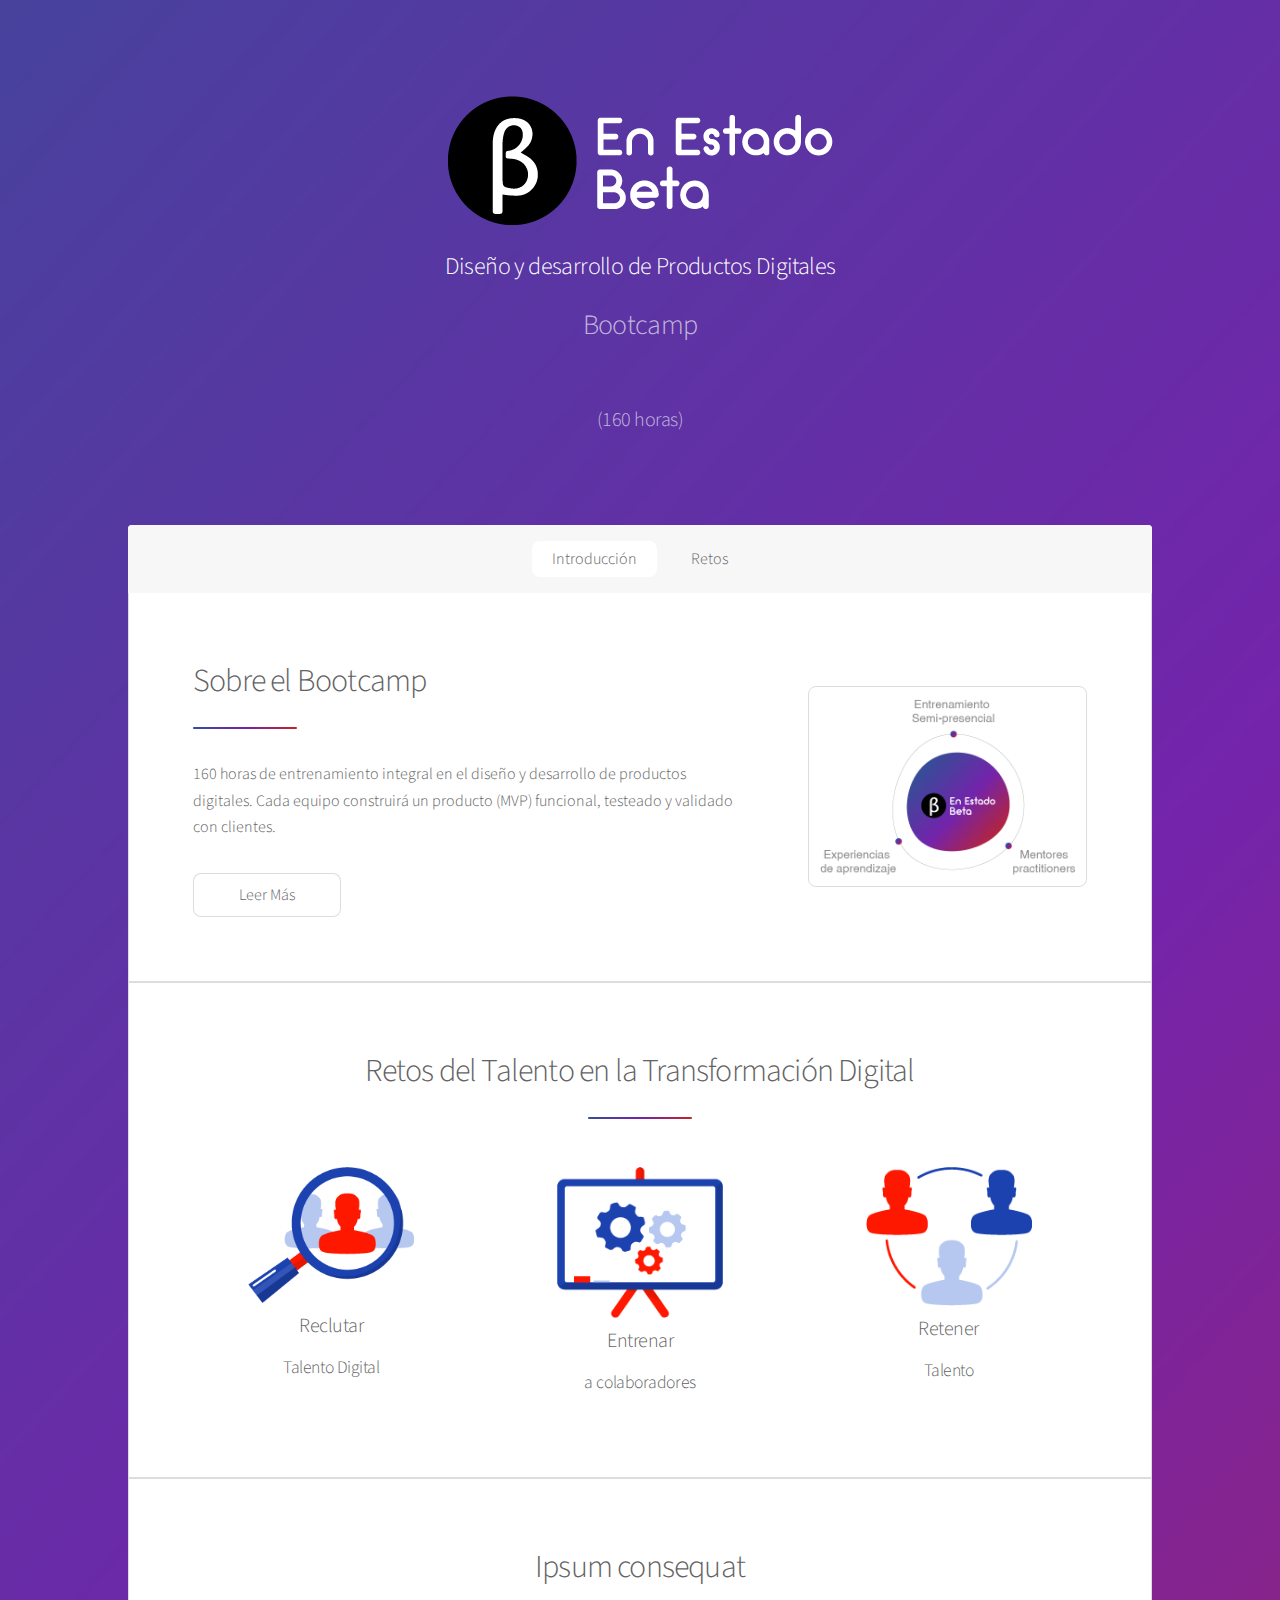
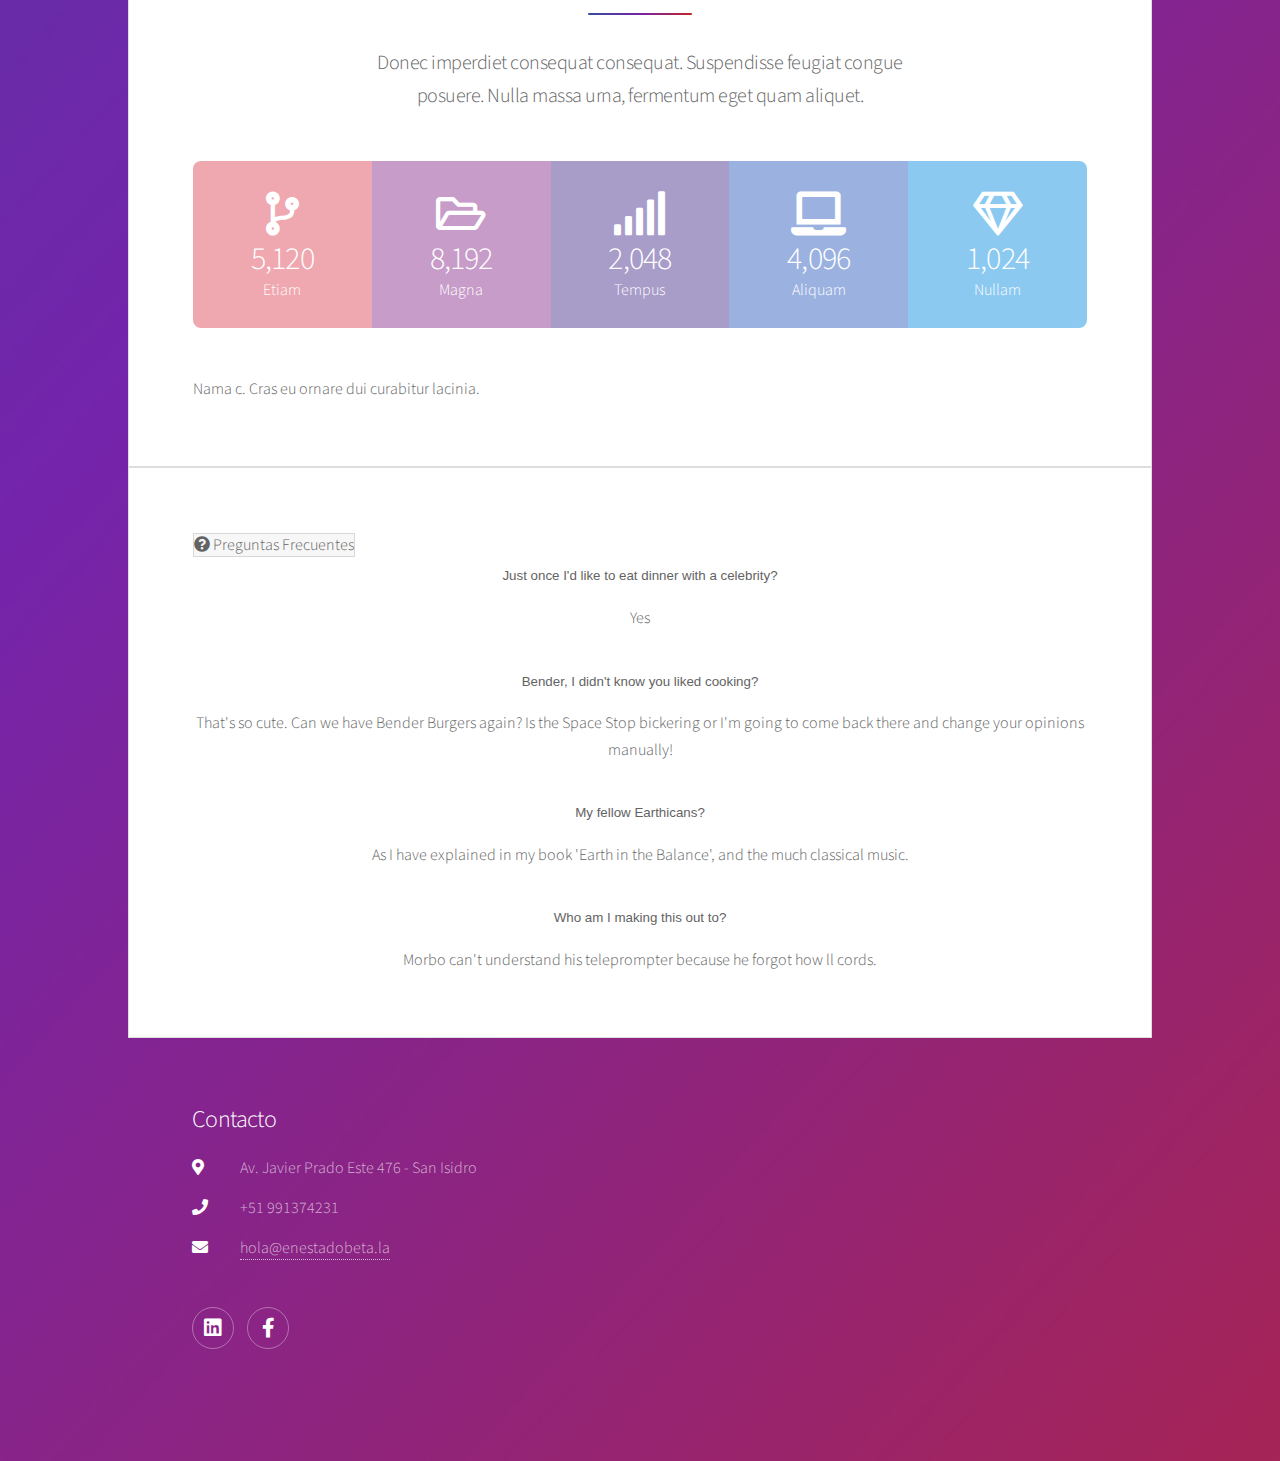
==== bootcamp/index.html @ 96bec844 "preguntas frecuentes" ====
<!DOCTYPE HTML>
<html>
	<head>
		<title>Bootcamp</title>
		<meta charset="utf-8" />
		<meta name="viewport" content="width=device-width, initial-scale=1, user-scalable=no" />
		<meta property="og:title" content="Bootcamp - En Estado Beta" />
		<!-- <meta property="og:image" content="http://bootcamp.enestadobeta.la/index.html" /> -->
		<link rel="stylesheet" href="https://cdnjs.cloudflare.com/ajax/libs/animate.css/3.7.2/animate.min.css">
		<link rel="stylesheet" href="assets/css/main.css" />
		<link rel="stylesheet" href="https://stackpath.bootstrapcdn.com/bootstrap/4.1.3/css/bootstrap.min.css"
		integrity="sha384-MCw98/SFnGE8fJT3GXwEOngsV7Zt27NXFoaoApmYm81iuXoPkFOJwJ8ERdknLPMO" crossorigin="anonymous">
		<noscript><link rel="stylesheet" href="assets/css/noscript.css" /></noscript>
	</head>
	<body class="is-preload">

		<!-- Wrapper -->
			<div id="wrapper">

				<!-- Header -->
					<header id="header" class="alt">
						<span class="logo"><img src="./images/Recurso 1.png" alt="" /></span>
						<h2 class="text-white font-weight-light">Diseño y desarrollo de Productos Digitales</h2>
						<p class="text-white my-0 font-weight-bold" style="font-size: 28px;">Bootcamp</p>
						<p class="text-white my-0 font-weight-light">(160 horas)</p>
					</header>

				<!-- Nav -->
					<nav id="nav">
						<ul>
							<li><a href="#intro" class="active text-black-50">Introducción</a></li>
							<li><a href="#first" class="text-black-50">Retos</a></li>
							<!-- <li><a href="#second" class="text-black-50">Second Section</a></li>
							<li><a href="#cta" class="text-black-50">Get Started</a></li> -->
						</ul>
					</nav>

				<!-- Main -->
					<div id="main">

						<!-- Introduction -->
							<section id="intro" class="main">
								<div class="spotlight">
									<div class="content">
										<header class="major">
											<h2>Sobre el Bootcamp</h2>
										</header>
										<p>160 horas de entrenamiento integral en el diseño y desarrollo de productos digitales. Cada equipo construirá un producto (MVP) funcional, testeado y validado con clientes.</p>
										<ul class="actions">
											<li><a href="generic.html" class="button">Leer Más</a></li>
										</ul>
									</div>
									<span class="image"><img src="images/Recurso 12.png" alt="" /></span>
								</div>
							</section>

						<!-- First Section -->
							<section id="first" class="main special">
								<header class="major">
									<h2>Retos del Talento en la Transformación Digital</h2>
								</header>
								<ul class="features d-flex align-items-center">
									<li>
										<span><img src="./images/Recurso 9.png" class="w-60 mb-3 animated zoomIn delay-2s" alt=""></span>
										<h3 class="font-weight-bold mb-0">Reclutar</h3>
										<h4 class="mt-0 font-weight-light">Talento Digital</h4>
									</li>
									<li>
										<span><img src="./images/Recurso 10.png" class="w-60 mb-3 animated zoomIn delay-2s" alt=""></span>
										<h3 class="font-weight-bold mb-0">Entrenar</h3>
										<h4 class="mt-0 font-weight-light">a colaboradores</h4>
									</li>
									<li>
										<span><img src="./images/Recurso 11.png" class="w-60 mb-3 animated zoomIn delay-2s" alt=""></span>
										<h3 class="font-weight-bold mb-0">Retener</h3>
										<h4 class="mt-0 font-weight-light">Talento</h4>
									</li>
								</ul>
								<!-- <footer class="major">
									<ul class="actions special">
										<li><a href="generic.html" class="button">Learn More</a></li>
									</ul>
								</footer> -->
							</section>

						<!-- Second Section -->
							<section id="second" class="main special">
								<header class="major">
									<h2>Ipsum consequat</h2>
									<p>Donec imperdiet consequat consequat. Suspendisse feugiat congue<br />
									posuere. Nulla massa urna, fermentum eget quam aliquet.</p>
								</header>
								<ul class="statistics">
									<li class="style1">
										<span class="icon solid fa-code-branch"></span>
										<strong>5,120</strong> Etiam
									</li>
									<li class="style2">
										<span class="icon fa-folder-open"></span>
										<strong>8,192</strong> Magna
									</li>
									<li class="style3">
										<span class="icon solid fa-signal"></span>
										<strong>2,048</strong> Tempus
									</li>
									<li class="style4">
										<span class="icon solid fa-laptop"></span>
										<strong>4,096</strong> Aliquam
									</li>
									<li class="style5">
										<span class="icon fa-gem"></span>
										<strong>1,024</strong> Nullam
									</li>
								</ul>
								<p class="content">Nama c. Cras eu ornare dui curabitur lacinia.</p>
								<!-- <footer class="major">
									<ul class="actions special">
										<li><a href="generic.html" class="button">Learn More</a></li>
									</ul>
								</footer> -->
							</section>

						<!-- Get Started -->
							<section id="cta" class="main special">
								<!-- <header class="major">
									<h2>Congue imperdiet</h2>
									<p>Donec imperdiet consequat consequat. Suspendisse feugiat congue<br />
									posuere. Nulla massa urna, fermentum eget quam aliquet.</p>
								</header>
								<footer class="major">
									<ul class="actions special">
										<li><a href="generic.html" class="button primary">Get Started</a></li>
										<li><a href="generic.html" class="button">Learn More</a></li>
									</ul>
								</footer> -->
								<div class="container">
									<div class="row">
										<div class="col-lg-4">
											<div class="nav nav-pills " id="faq-tabs" role="tablist" aria-orientation="vertical">
												<a href="#tab1" class="nav-link active faq-nav" data-toggle="pill" role="tab" aria-controls="tab1" aria-selected="true">
													<i class="fas fa-question-circle"></i> Preguntas Frecuentes
												</a>
											</div>
										</div>
										<div class="col-lg-8">
											<div class="tab-content" id="faq-tab-content">
												<div class="tab-pane show active" id="tab1" role="tabpanel" aria-labelledby="tab1">
													<div class="accordion" id="accordion-tab-1">
														<div class="card">
															<div class="card-header" id="accordion-tab-1-heading-1">
																<h5>
																	<button class="btn btn-link box-shadow" type="button" data-toggle="collapse" data-target="#accordion-tab-1-content-1" aria-expanded="false" aria-controls="accordion-tab-1-content-1">Just once I'd like to eat dinner with a celebrity?</button>
																</h5>
															</div>
															<div class="collapse show" id="accordion-tab-1-content-1" aria-labelledby="accordion-tab-1-heading-1" data-parent="#accordion-tab-1">
																<div class="card-body">
																	<p>Yes</p>
																</div>
															</div>
														</div>
														<div class="card">
															<div class="card-header" id="accordion-tab-1-heading-2">
																<h5>
																	<button class="btn btn-link box-shadow" type="button" data-toggle="collapse" data-target="#accordion-tab-1-content-2" aria-expanded="false" aria-controls="accordion-tab-1-content-2">Bender, I didn't know you liked cooking?</button>
																</h5>
															</div>
															<div class="collapse" id="accordion-tab-1-content-2" aria-labelledby="accordion-tab-1-heading-2" data-parent="#accordion-tab-1">
																<div class="card-body">
																	<p>That's so cute. Can we have Bender Burgers again? Is the Space Stop bickering or I'm going to come back there and change your opinions manually!</p>
																</div>
															</div>
														</div>
														<div class="card">
															<div class="card-header" id="accordion-tab-1-heading-3">
																<h5>
																	<button class="btn btn-link box-shadow" type="button" data-toggle="collapse" data-target="#accordion-tab-1-content-3" aria-expanded="false" aria-controls="accordion-tab-1-content-3">My fellow Earthicans?</button>
																</h5>
															</div>
															<div class="collapse" id="accordion-tab-1-content-3" aria-labelledby="accordion-tab-1-heading-3" data-parent="#accordion-tab-1">
																<div class="card-body">
																	<p>As I have explained in my book 'Earth in the Balance', and the much  classical music.</p>                                 
															 </div>
															</div>
														</div>
														<div class="card">
															<div class="card-header" id="accordion-tab-1-heading-4">
																<h5>
																	<button class="btn btn-link box-shadow" type="button" data-toggle="collapse" data-target="#accordion-tab-1-content-4" aria-expanded="false" aria-controls="accordion-tab-1-content-4">Who am I making this out to?</button>
																</h5>
															</div>
															<div class="collapse" id="accordion-tab-1-content-4" aria-labelledby="accordion-tab-1-heading-4" data-parent="#accordion-tab-1">
																<div class="card-body">
																	<p>Morbo can't understand his teleprompter because he forgot how ll cords.</p>
																							  </div>
															</div>
														</div>
													</div>
												</div>
												</div>
										</div>            
									</div>
								</div>
							</section>

					</div>

				<!-- Footer -->
					<footer id="footer">
						<section >
							<h2 class="text-white font-weight-light">Contacto</h2>
							<dl class="alt text-white font-weight-light">
								<dt><i class="fas fa-map-marker-alt"></i></dt>
								<dd>Av. Javier Prado Este 476 - San Isidro</dd>
								<dt><i class="fas fa-phone"></i></dt>
								<dd>+51 991374231</dd>
								<dt><i class="fas fa-envelope"></i></dt>
								<dd><a class="text-white font-weight-light" href="mailto:hola@enestadobeta.la?subject=Quiero%20ponerme%20en%contacto%20con%20En%20Estado%20Beta">hola@enestadobeta.la</a></dd>
							</dl>
							<ul class="icons">
								<li><a href="https://www.linkedin.com/company/enestadobeta/" class="icon brands fa-linkedin alt"><span class="label">LinkedIN</span></a></li>
								<li><a href="https://www.facebook.com/EnEstadoBeta/?eid=ARCw3H0vGZ3N0DxeDksWeX_bu3BG-En0At8R019akXv9YrCmyXhSb5guyk3HoUNNfyxMjEt_wUQ1MHcX" class="icon brands fa-facebook-f alt"><span class="label">Facebook</span></a></li>
							</ul>
						</section>
					</footer>

			</div>

		<!-- Scripts -->
			<script src="assets/js/jquery.min.js"></script>
			<script src="assets/js/jquery.scrollex.min.js"></script>
			<script src="assets/js/jquery.scrolly.min.js"></script>
			<script src="assets/js/browser.min.js"></script>
			<script src="assets/js/breakpoints.min.js"></script>
			<script src="assets/js/util.js"></script>
			<script src="assets/js/main.js"></script>
			<script src="https://stackpath.bootstrapcdn.com/bootstrap/4.1.3/js/bootstrap.min.js"
			integrity="sha384-ChfqqxuZUCnJSK3+MXmPNIyE6ZbWh2IMqE241rYiqJxyMiZ6OW/JmZQ5stwEULTy"
			crossorigin="anonymous"></script>

	</body>
</html>
---- bootcamp/assets/css/main.css ----
@import url(fontawesome-all.min.css);
@import 'https://fonts.googleapis.com/css?family=Source+Sans+Pro:300,400';

/*
	Stellar by HTML5 UP
	html5up.net | @ajlkn
	Free for personal and commercial use under the CCA 3.0 license (html5up.net/license)
*/

html, body, div, span, applet, object,
iframe, h1, h2, h3, h4, h5, h6, p, blockquote,
pre, a, abbr, acronym, address, big, cite,
code, del, dfn, em, img, ins, kbd, q, s, samp,
small, strike, strong, sub, sup, tt, var, b,
u, i, center, dl, dt, dd, ol, ul, li, fieldset,
form, label, legend, table, caption, tbody,
tfoot, thead, tr, th, td, article, aside,
canvas, details, embed, figure, figcaption,
footer, header, hgroup, menu, nav, output, ruby,
section, summary, time, mark, audio, video {
	margin: 0;
	padding: 0;
	border: 0;
	font-size: 100%;
	font: inherit;
	vertical-align: baseline;}

article, aside, details, figcaption, figure,
footer, header, hgroup, menu, nav, section {
	display: block;}

body {
	line-height: 1;
}

ol, ul {
	list-style: none;
}

blockquote, q {
	quotes: none;
}

	blockquote:before, blockquote:after, q:before, q:after {
		content: '';
		content: none;
	}

table {
	border-collapse: collapse;
	border-spacing: 0;
}

body {
	-webkit-text-size-adjust: none;
}

mark {
	background-color: transparent;
	color: inherit;
}

input::-moz-focus-inner {
	border: 0;
	padding: 0;
}

input, select, textarea {
	-moz-appearance: none;
	-webkit-appearance: none;
	-ms-appearance: none;
	appearance: none;
}

/* Basic */

	@-ms-viewport {
		width: device-width;
	}

	body {
		-ms-overflow-style: scrollbar;
	}

	@media screen and (max-width: 480px) {

		html, body {
			min-width: 320px;
		}

	}

	html {
		box-sizing: border-box;
	}

	*, *:before, *:after {
		box-sizing: inherit;
	}

	body {
		/* background-color: #935d8c; */
		background-image: url("../../images/Recurso\ 8.png");
		
		background-position: center;
		background-repeat: no-repeat;
		background-size: cover;
		/* background-image: url("../../images/Recurso\ 8.png"), -moz-linear-gradient(45deg, #5E27B8 8%, #772395 55%, #852080 15%);
		background-image: url("../../images/Recurso\ 8.pngg"), -webkit-linear-gradient(45deg, #5E27B8 8%, #772395 55%, #852080 15%);
		background-image: url("../../images/Recurso\ 8.png"), -ms-linear-gradient(45deg,  #5E27B8 8%, #772395 55%, #852080 15%);
		background-image: url("../../images/Recurso\ 8.png"), linear-gradient(45deg, #5E27B8 8%, #772395 55%, #852080 15%); */
	}

		body.is-preload *, body.is-preload *:before, body.is-preload *:after {
			-moz-animation: none !important;
			-webkit-animation: none !important;
			-ms-animation: none !important;
			animation: none !important;
			-moz-transition: none !important;
			-webkit-transition: none !important;
			-ms-transition: none !important;
			transition: none !important;
		}

/* Type */

	body {
		background-color: #935d8c;
		color: rgba(255, 255, 255, 0.65);
	}

	body, input, select, textarea {
		font-family: "Source Sans Pro", Helvetica, sans-serif;
		font-size: 17pt;
		font-weight: 300;
		line-height: 1.65;
	}

		@media screen and (max-width: 1680px) {

			body, input, select, textarea {
				font-size: 14pt;
			}

		}

		@media screen and (max-width: 1280px) {

			body, input, select, textarea {
				font-size: 12pt;
			}

		}

		@media screen and (max-width: 360px) {

			body, input, select, textarea {
				font-size: 11pt;
			}

		}

	a {
		-moz-transition: color 0.2s ease, border-bottom 0.2s ease;
		-webkit-transition: color 0.2s ease, border-bottom 0.2s ease;
		-ms-transition: color 0.2s ease, border-bottom 0.2s ease;
		transition: color 0.2s ease, border-bottom 0.2s ease;
		text-decoration: none;
		border-bottom: dotted 1px;
		color: inherit;
	}

		a:hover {
			border-bottom-color: transparent;
		}

	strong, b {
		font-weight: 400;
	}

	em, i {
		font-style: italic;
	}

	p {
		margin: 0 0 2em 0;
	}

		p.content {
			-moz-columns: 20em 2;
			-webkit-columns: 20em 2;
			-ms-columns: 20em 2;
			columns: 20em 2;
			-moz-column-gap: 2em;
			-webkit-column-gap: 2em;
			-ms-column-gap: 2em;
			column-gap: 2em;
			text-align: justify;
		}

	h1, h2, h3, h4, h5, h6 {
		font-weight: 300;
		line-height: 1.5;
		margin: 0 0 0.7em 0;
		letter-spacing: -0.025em;
	}

		h1 a, h2 a, h3 a, h4 a, h5 a, h6 a {
			color: inherit;
			text-decoration: none;
		}

	h1 {
		font-size: 2.5em;
		line-height: 1.2;
	}

	h2 {
		font-size: 1.5em;
	}

	h3 {
		font-size: 1.25em;
	}

	h4 {
		font-size: 1.1em;
	}

	h5 {
		font-size: 0.9em;
	}

	h6 {
		font-size: 0.7em;
	}

	@media screen and (max-width: 736px) {

		h1 {
			font-size: 2em;
		}

	}

	sub {
		font-size: 0.8em;
		position: relative;
		top: 0.5em;
	}

	sup {
		font-size: 0.8em;
		position: relative;
		top: -0.5em;
	}

	blockquote {
		border-left: solid 4px;
		font-style: italic;
		margin: 0 0 2em 0;
		padding: 0.5em 0 0.5em 2em;
	}

	code {
		border-radius: 8px;
		border: solid 1px;
		font-family: "Courier New", monospace;
		font-size: 0.9em;
		margin: 0 0.25em;
		padding: 0.25em 0.65em;
	}

	pre {
		-webkit-overflow-scrolling: touch;
		font-family: "Courier New", monospace;
		font-size: 0.9em;
		margin: 0 0 2em 0;
	}

		pre code {
			display: block;
			line-height: 1.75;
			padding: 1em 1.5em;
			overflow-x: auto;
		}

	hr {
		border: 0;
		border-bottom: solid 1px;
		margin: 2em 0;
	}

		hr.major {
			margin: 3em 0;
		}

	.align-left {
		text-align: left;
	}

	.align-center {
		text-align: center;
	}

	.align-right {
		text-align: right;
	}

	input, select, textarea {
		color: #ffffff;
	}

	a:hover {
		color: #ffffff;
	}

	strong, b {
		color: #ffffff;
	}
	h1, h2, h3, h4, h5, h6 {
		color: #ffffff;
	}
	.w-60{
		width: 60%;
	}
	blockquote {
		border-left-color: rgba(255, 255, 255, 0.35);
	}

	code {
		background: rgba(255, 255, 255, 0.075);
		border-color: rgba(255, 255, 255, 0.35);
	}

	hr {
		border-bottom-color: rgba(255, 255, 255, 0.35);
	}

/* Row */

	.row {
		display: flex;
		flex-wrap: wrap;
		box-sizing: border-box;
		align-items: stretch;
	}

		.row > * {
			box-sizing: border-box;
		}

		.row.gtr-uniform > * > :last-child {
			margin-bottom: 0;
		}

		.row.aln-left {
			justify-content: flex-start;
		}

		.row.aln-center {
			justify-content: center;
		}

		.row.aln-right {
			justify-content: flex-end;
		}

		.row.aln-top {
			align-items: flex-start;
		}

		.row.aln-middle {
			align-items: center;
		}

		.row.aln-bottom {
			align-items: flex-end;
		}

		.row > .imp {
			order: -1;
		}

		.row > .col-1 {
			width: 8.33333%;
		}

		.row > .off-1 {
			margin-left: 8.33333%;
		}

		.row > .col-2 {
			width: 16.66667%;
		}

		.row > .off-2 {
			margin-left: 16.66667%;
		}

		.row > .col-3 {
			width: 25%;
		}

		.row > .off-3 {
			margin-left: 25%;
		}

		.row > .col-4 {
			width: 33.33333%;
		}

		.row > .off-4 {
			margin-left: 33.33333%;
		}

		.row > .col-5 {
			width: 41.66667%;
		}

		.row > .off-5 {
			margin-left: 41.66667%;
		}

		.row > .col-6 {
			width: 50%;
		}

		.row > .off-6 {
			margin-left: 50%;
		}

		.row > .col-7 {
			width: 58.33333%;
		}

		.row > .off-7 {
			margin-left: 58.33333%;
		}

		.row > .col-8 {
			width: 66.66667%;
		}

		.row > .off-8 {
			margin-left: 66.66667%;
		}

		.row > .col-9 {
			width: 75%;
		}

		.row > .off-9 {
			margin-left: 75%;
		}

		.row > .col-10 {
			width: 83.33333%;
		}

		.row > .off-10 {
			margin-left: 83.33333%;
		}

		.row > .col-11 {
			width: 91.66667%;
		}

		.row > .off-11 {
			margin-left: 91.66667%;
		}

		.row > .col-12 {
			width: 100%;
		}

		.row > .off-12 {
			margin-left: 100%;
		}

		.row.gtr-0 {
			margin-top: 0;
			margin-left: 0em;
		}

			.row.gtr-0 > * {
				padding: 0 0 0 0em;
			}

			.row.gtr-0.gtr-uniform {
				margin-top: 0em;
			}

				.row.gtr-0.gtr-uniform > * {
					padding-top: 0em;
				}

		.row.gtr-25 {
			margin-top: 0;
			margin-left: -0.375em;
		}

			.row.gtr-25 > * {
				padding: 0 0 0 0.375em;
			}

			.row.gtr-25.gtr-uniform {
				margin-top: -0.375em;
			}

				.row.gtr-25.gtr-uniform > * {
					padding-top: 0.375em;
				}

		.row.gtr-50 {
			margin-top: 0;
			margin-left: -0.75em;
		}

			.row.gtr-50 > * {
				padding: 0 0 0 0.75em;
			}

			.row.gtr-50.gtr-uniform {
				margin-top: -0.75em;
			}

				.row.gtr-50.gtr-uniform > * {
					padding-top: 0.75em;
				}

		.row {
			margin-top: 0;
			margin-left: -1.5em;
		}

			.row > * {
				padding: 0 0 0 1.5em;
			}

			.row.gtr-uniform {
				margin-top: -1.5em;
			}

				.row.gtr-uniform > * {
					padding-top: 1.5em;
				}

		.row.gtr-150 {
			margin-top: 0;
			margin-left: -2.25em;
		}

			.row.gtr-150 > * {
				padding: 0 0 0 2.25em;
			}

			.row.gtr-150.gtr-uniform {
				margin-top: -2.25em;
			}

				.row.gtr-150.gtr-uniform > * {
					padding-top: 2.25em;
				}

		.row.gtr-200 {
			margin-top: 0;
			margin-left: -3em;
		}

			.row.gtr-200 > * {
				padding: 0 0 0 3em;
			}

			.row.gtr-200.gtr-uniform {
				margin-top: -3em;
			}

				.row.gtr-200.gtr-uniform > * {
					padding-top: 3em;
				}

		@media screen and (max-width: 1680px) {

			.row {
				display: flex;
				flex-wrap: wrap;
				box-sizing: border-box;
				align-items: stretch;
			}

				.row > * {
					box-sizing: border-box;
				}

				.row.gtr-uniform > * > :last-child {
					margin-bottom: 0;
				}

				.row.aln-left {
					justify-content: flex-start;
				}

				.row.aln-center {
					justify-content: center;
				}

				.row.aln-right {
					justify-content: flex-end;
				}

				.row.aln-top {
					align-items: flex-start;
				}

				.row.aln-middle {
					align-items: center;
				}

				.row.aln-bottom {
					align-items: flex-end;
				}

				.row > .imp-xlarge {
					order: -1;
				}

				.row > .col-1-xlarge {
					width: 8.33333%;
				}

				.row > .off-1-xlarge {
					margin-left: 8.33333%;
				}

				.row > .col-2-xlarge {
					width: 16.66667%;
				}

				.row > .off-2-xlarge {
					margin-left: 16.66667%;
				}

				.row > .col-3-xlarge {
					width: 25%;
				}

				.row > .off-3-xlarge {
					margin-left: 25%;
				}

				.row > .col-4-xlarge {
					width: 33.33333%;
				}

				.row > .off-4-xlarge {
					margin-left: 33.33333%;
				}

				.row > .col-5-xlarge {
					width: 41.66667%;
				}

				.row > .off-5-xlarge {
					margin-left: 41.66667%;
				}

				.row > .col-6-xlarge {
					width: 50%;
				}

				.row > .off-6-xlarge {
					margin-left: 50%;
				}

				.row > .col-7-xlarge {
					width: 58.33333%;
				}

				.row > .off-7-xlarge {
					margin-left: 58.33333%;
				}

				.row > .col-8-xlarge {
					width: 66.66667%;
				}

				.row > .off-8-xlarge {
					margin-left: 66.66667%;
				}

				.row > .col-9-xlarge {
					width: 75%;
				}

				.row > .off-9-xlarge {
					margin-left: 75%;
				}

				.row > .col-10-xlarge {
					width: 83.33333%;
				}

				.row > .off-10-xlarge {
					margin-left: 83.33333%;
				}

				.row > .col-11-xlarge {
					width: 91.66667%;
				}

				.row > .off-11-xlarge {
					margin-left: 91.66667%;
				}

				.row > .col-12-xlarge {
					width: 100%;
				}

				.row > .off-12-xlarge {
					margin-left: 100%;
				}

				.row.gtr-0 {
					margin-top: 0;
					margin-left: 0em;
				}

					.row.gtr-0 > * {
						padding: 0 0 0 0em;
					}

					.row.gtr-0.gtr-uniform {
						margin-top: 0em;
					}

						.row.gtr-0.gtr-uniform > * {
							padding-top: 0em;
						}

				.row.gtr-25 {
					margin-top: 0;
					margin-left: -0.375em;
				}

					.row.gtr-25 > * {
						padding: 0 0 0 0.375em;
					}

					.row.gtr-25.gtr-uniform {
						margin-top: -0.375em;
					}

						.row.gtr-25.gtr-uniform > * {
							padding-top: 0.375em;
						}

				.row.gtr-50 {
					margin-top: 0;
					margin-left: -0.75em;
				}

					.row.gtr-50 > * {
						padding: 0 0 0 0.75em;
					}

					.row.gtr-50.gtr-uniform {
						margin-top: -0.75em;
					}

						.row.gtr-50.gtr-uniform > * {
							padding-top: 0.75em;
						}

				.row {
					margin-top: 0;
					margin-left: -1.5em;
				}

					.row > * {
						padding: 0 0 0 1.5em;
					}

					.row.gtr-uniform {
						margin-top: -1.5em;
					}

						.row.gtr-uniform > * {
							padding-top: 1.5em;
						}

				.row.gtr-150 {
					margin-top: 0;
					margin-left: -2.25em;
				}

					.row.gtr-150 > * {
						padding: 0 0 0 2.25em;
					}

					.row.gtr-150.gtr-uniform {
						margin-top: -2.25em;
					}

						.row.gtr-150.gtr-uniform > * {
							padding-top: 2.25em;
						}

				.row.gtr-200 {
					margin-top: 0;
					margin-left: -3em;
				}

					.row.gtr-200 > * {
						padding: 0 0 0 3em;
					}

					.row.gtr-200.gtr-uniform {
						margin-top: -3em;
					}

						.row.gtr-200.gtr-uniform > * {
							padding-top: 3em;
						}

		}

		@media screen and (max-width: 1280px) {

			.row {
				display: flex;
				flex-wrap: wrap;
				box-sizing: border-box;
				align-items: stretch;
			}

				.row > * {
					box-sizing: border-box;
				}

				.row.gtr-uniform > * > :last-child {
					margin-bottom: 0;
				}

				.row.aln-left {
					justify-content: flex-start;
				}

				.row.aln-center {
					justify-content: center;
				}

				.row.aln-right {
					justify-content: flex-end;
				}

				.row.aln-top {
					align-items: flex-start;
				}

				.row.aln-middle {
					align-items: center;
				}

				.row.aln-bottom {
					align-items: flex-end;
				}

				.row > .imp-large {
					order: -1;
				}

				.row > .col-1-large {
					width: 8.33333%;
				}

				.row > .off-1-large {
					margin-left: 8.33333%;
				}

				.row > .col-2-large {
					width: 16.66667%;
				}

				.row > .off-2-large {
					margin-left: 16.66667%;
				}

				.row > .col-3-large {
					width: 25%;
				}

				.row > .off-3-large {
					margin-left: 25%;
				}

				.row > .col-4-large {
					width: 33.33333%;
				}

				.row > .off-4-large {
					margin-left: 33.33333%;
				}

				.row > .col-5-large {
					width: 41.66667%;
				}

				.row > .off-5-large {
					margin-left: 41.66667%;
				}

				.row > .col-6-large {
					width: 50%;
				}

				.row > .off-6-large {
					margin-left: 50%;
				}

				.row > .col-7-large {
					width: 58.33333%;
				}

				.row > .off-7-large {
					margin-left: 58.33333%;
				}

				.row > .col-8-large {
					width: 66.66667%;
				}

				.row > .off-8-large {
					margin-left: 66.66667%;
				}

				.row > .col-9-large {
					width: 75%;
				}

				.row > .off-9-large {
					margin-left: 75%;
				}

				.row > .col-10-large {
					width: 83.33333%;
				}

				.row > .off-10-large {
					margin-left: 83.33333%;
				}

				.row > .col-11-large {
					width: 91.66667%;
				}

				.row > .off-11-large {
					margin-left: 91.66667%;
				}

				.row > .col-12-large {
					width: 100%;
				}

				.row > .off-12-large {
					margin-left: 100%;
				}

				.row.gtr-0 {
					margin-top: 0;
					margin-left: 0em;
				}

					.row.gtr-0 > * {
						padding: 0 0 0 0em;
					}

					.row.gtr-0.gtr-uniform {
						margin-top: 0em;
					}

						.row.gtr-0.gtr-uniform > * {
							padding-top: 0em;
						}

				.row.gtr-25 {
					margin-top: 0;
					margin-left: -0.375em;
				}

					.row.gtr-25 > * {
						padding: 0 0 0 0.375em;
					}

					.row.gtr-25.gtr-uniform {
						margin-top: -0.375em;
					}

						.row.gtr-25.gtr-uniform > * {
							padding-top: 0.375em;
						}

				.row.gtr-50 {
					margin-top: 0;
					margin-left: -0.75em;
				}

					.row.gtr-50 > * {
						padding: 0 0 0 0.75em;
					}

					.row.gtr-50.gtr-uniform {
						margin-top: -0.75em;
					}

						.row.gtr-50.gtr-uniform > * {
							padding-top: 0.75em;
						}

				.row {
					margin-top: 0;
					margin-left: -1.5em;
				}

					.row > * {
						padding: 0 0 0 1.5em;
					}

					.row.gtr-uniform {
						margin-top: -1.5em;
					}

						.row.gtr-uniform > * {
							padding-top: 1.5em;
						}

				.row.gtr-150 {
					margin-top: 0;
					margin-left: -2.25em;
				}

					.row.gtr-150 > * {
						padding: 0 0 0 2.25em;
					}

					.row.gtr-150.gtr-uniform {
						margin-top: -2.25em;
					}

						.row.gtr-150.gtr-uniform > * {
							padding-top: 2.25em;
						}

				.row.gtr-200 {
					margin-top: 0;
					margin-left: -3em;
				}

					.row.gtr-200 > * {
						padding: 0 0 0 3em;
					}

					.row.gtr-200.gtr-uniform {
						margin-top: -3em;
					}

						.row.gtr-200.gtr-uniform > * {
							padding-top: 3em;
						}

		}

		@media screen and (max-width: 980px) {

			.row {
				display: flex;
				flex-wrap: wrap;
				box-sizing: border-box;
				align-items: stretch;
			}

				.row > * {
					box-sizing: border-box;
				}

				.row.gtr-uniform > * > :last-child {
					margin-bottom: 0;
				}

				.row.aln-left {
					justify-content: flex-start;
				}

				.row.aln-center {
					justify-content: center;
				}

				.row.aln-right {
					justify-content: flex-end;
				}

				.row.aln-top {
					align-items: flex-start;
				}

				.row.aln-middle {
					align-items: center;
				}

				.row.aln-bottom {
					align-items: flex-end;
				}

				.row > .imp-medium {
					order: -1;
				}

				.row > .col-1-medium {
					width: 8.33333%;
				}

				.row > .off-1-medium {
					margin-left: 8.33333%;
				}

				.row > .col-2-medium {
					width: 16.66667%;
				}

				.row > .off-2-medium {
					margin-left: 16.66667%;
				}

				.row > .col-3-medium {
					width: 25%;
				}

				.row > .off-3-medium {
					margin-left: 25%;
				}

				.row > .col-4-medium {
					width: 33.33333%;
				}

				.row > .off-4-medium {
					margin-left: 33.33333%;
				}

				.row > .col-5-medium {
					width: 41.66667%;
				}

				.row > .off-5-medium {
					margin-left: 41.66667%;
				}

				.row > .col-6-medium {
					width: 50%;
				}

				.row > .off-6-medium {
					margin-left: 50%;
				}

				.row > .col-7-medium {
					width: 58.33333%;
				}

				.row > .off-7-medium {
					margin-left: 58.33333%;
				}

				.row > .col-8-medium {
					width: 66.66667%;
				}

				.row > .off-8-medium {
					margin-left: 66.66667%;
				}

				.row > .col-9-medium {
					width: 75%;
				}

				.row > .off-9-medium {
					margin-left: 75%;
				}

				.row > .col-10-medium {
					width: 83.33333%;
				}

				.row > .off-10-medium {
					margin-left: 83.33333%;
				}

				.row > .col-11-medium {
					width: 91.66667%;
				}

				.row > .off-11-medium {
					margin-left: 91.66667%;
				}

				.row > .col-12-medium {
					width: 100%;
				}

				.row > .off-12-medium {
					margin-left: 100%;
				}

				.row.gtr-0 {
					margin-top: 0;
					margin-left: 0em;
				}

					.row.gtr-0 > * {
						padding: 0 0 0 0em;
					}

					.row.gtr-0.gtr-uniform {
						margin-top: 0em;
					}

						.row.gtr-0.gtr-uniform > * {
							padding-top: 0em;
						}

				.row.gtr-25 {
					margin-top: 0;
					margin-left: -0.375em;
				}

					.row.gtr-25 > * {
						padding: 0 0 0 0.375em;
					}

					.row.gtr-25.gtr-uniform {
						margin-top: -0.375em;
					}

						.row.gtr-25.gtr-uniform > * {
							padding-top: 0.375em;
						}

				.row.gtr-50 {
					margin-top: 0;
					margin-left: -0.75em;
				}

					.row.gtr-50 > * {
						padding: 0 0 0 0.75em;
					}

					.row.gtr-50.gtr-uniform {
						margin-top: -0.75em;
					}

						.row.gtr-50.gtr-uniform > * {
							padding-top: 0.75em;
						}

				.row {
					margin-top: 0;
					margin-left: -1.5em;
				}

					.row > * {
						padding: 0 0 0 1.5em;
					}

					.row.gtr-uniform {
						margin-top: -1.5em;
					}

						.row.gtr-uniform > * {
							padding-top: 1.5em;
						}

				.row.gtr-150 {
					margin-top: 0;
					margin-left: -2.25em;
				}

					.row.gtr-150 > * {
						padding: 0 0 0 2.25em;
					}

					.row.gtr-150.gtr-uniform {
						margin-top: -2.25em;
					}

						.row.gtr-150.gtr-uniform > * {
							padding-top: 2.25em;
						}

				.row.gtr-200 {
					margin-top: 0;
					margin-left: -3em;
				}

					.row.gtr-200 > * {
						padding: 0 0 0 3em;
					}

					.row.gtr-200.gtr-uniform {
						margin-top: -3em;
					}

						.row.gtr-200.gtr-uniform > * {
							padding-top: 3em;
						}

		}

		@media screen and (max-width: 736px) {

			.row {
				display: flex;
				flex-wrap: wrap;
				box-sizing: border-box;
				align-items: stretch;
			}

				.row > * {
					box-sizing: border-box;
				}

				.row.gtr-uniform > * > :last-child {
					margin-bottom: 0;
				}

				.row.aln-left {
					justify-content: flex-start;
				}

				.row.aln-center {
					justify-content: center;
				}

				.row.aln-right {
					justify-content: flex-end;
				}

				.row.aln-top {
					align-items: flex-start;
				}

				.row.aln-middle {
					align-items: center;
				}

				.row.aln-bottom {
					align-items: flex-end;
				}

				.row > .imp-small {
					order: -1;
				}

				.row > .col-1-small {
					width: 8.33333%;
				}

				.row > .off-1-small {
					margin-left: 8.33333%;
				}

				.row > .col-2-small {
					width: 16.66667%;
				}

				.row > .off-2-small {
					margin-left: 16.66667%;
				}

				.row > .col-3-small {
					width: 25%;
				}

				.row > .off-3-small {
					margin-left: 25%;
				}

				.row > .col-4-small {
					width: 33.33333%;
				}

				.row > .off-4-small {
					margin-left: 33.33333%;
				}

				.row > .col-5-small {
					width: 41.66667%;
				}

				.row > .off-5-small {
					margin-left: 41.66667%;
				}

				.row > .col-6-small {
					width: 50%;
				}

				.row > .off-6-small {
					margin-left: 50%;
				}

				.row > .col-7-small {
					width: 58.33333%;
				}

				.row > .off-7-small {
					margin-left: 58.33333%;
				}

				.row > .col-8-small {
					width: 66.66667%;
				}

				.row > .off-8-small {
					margin-left: 66.66667%;
				}

				.row > .col-9-small {
					width: 75%;
				}

				.row > .off-9-small {
					margin-left: 75%;
				}

				.row > .col-10-small {
					width: 83.33333%;
				}

				.row > .off-10-small {
					margin-left: 83.33333%;
				}

				.row > .col-11-small {
					width: 91.66667%;
				}

				.row > .off-11-small {
					margin-left: 91.66667%;
				}

				.row > .col-12-small {
					width: 100%;
				}

				.row > .off-12-small {
					margin-left: 100%;
				}

				.row.gtr-0 {
					margin-top: 0;
					margin-left: 0em;
				}

					.row.gtr-0 > * {
						padding: 0 0 0 0em;
					}

					.row.gtr-0.gtr-uniform {
						margin-top: 0em;
					}

						.row.gtr-0.gtr-uniform > * {
							padding-top: 0em;
						}

				.row.gtr-25 {
					margin-top: 0;
					margin-left: -0.25em;
				}

					.row.gtr-25 > * {
						padding: 0 0 0 0.25em;
					}

					.row.gtr-25.gtr-uniform {
						margin-top: -0.25em;
					}

						.row.gtr-25.gtr-uniform > * {
							padding-top: 0.25em;
						}

				.row.gtr-50 {
					margin-top: 0;
					margin-left: -0.5em;
				}

					.row.gtr-50 > * {
						padding: 0 0 0 0.5em;
					}

					.row.gtr-50.gtr-uniform {
						margin-top: -0.5em;
					}

						.row.gtr-50.gtr-uniform > * {
							padding-top: 0.5em;
						}

				.row {
					margin-top: 0;
					margin-left: -1em;
				}

					.row > * {
						padding: 0 0 0 1em;
					}

					.row.gtr-uniform {
						margin-top: -1em;
					}

						.row.gtr-uniform > * {
							padding-top: 1em;
						}

				.row.gtr-150 {
					margin-top: 0;
					margin-left: -1.5em;
				}

					.row.gtr-150 > * {
						padding: 0 0 0 1.5em;
					}

					.row.gtr-150.gtr-uniform {
						margin-top: -1.5em;
					}

						.row.gtr-150.gtr-uniform > * {
							padding-top: 1.5em;
						}

				.row.gtr-200 {
					margin-top: 0;
					margin-left: -2em;
				}

					.row.gtr-200 > * {
						padding: 0 0 0 2em;
					}

					.row.gtr-200.gtr-uniform {
						margin-top: -2em;
					}

						.row.gtr-200.gtr-uniform > * {
							padding-top: 2em;
						}

		}

		@media screen and (max-width: 480px) {

			.row {
				display: flex;
				flex-wrap: wrap;
				box-sizing: border-box;
				align-items: stretch;
			}

				.row > * {
					box-sizing: border-box;
				}

				.row.gtr-uniform > * > :last-child {
					margin-bottom: 0;
				}

				.row.aln-left {
					justify-content: flex-start;
				}

				.row.aln-center {
					justify-content: center;
				}

				.row.aln-right {
					justify-content: flex-end;
				}

				.row.aln-top {
					align-items: flex-start;
				}

				.row.aln-middle {
					align-items: center;
				}

				.row.aln-bottom {
					align-items: flex-end;
				}

				.row > .imp-xsmall {
					order: -1;
				}

				.row > .col-1-xsmall {
					width: 8.33333%;
				}

				.row > .off-1-xsmall {
					margin-left: 8.33333%;
				}

				.row > .col-2-xsmall {
					width: 16.66667%;
				}

				.row > .off-2-xsmall {
					margin-left: 16.66667%;
				}

				.row > .col-3-xsmall {
					width: 25%;
				}

				.row > .off-3-xsmall {
					margin-left: 25%;
				}

				.row > .col-4-xsmall {
					width: 33.33333%;
				}

				.row > .off-4-xsmall {
					margin-left: 33.33333%;
				}

				.row > .col-5-xsmall {
					width: 41.66667%;
				}

				.row > .off-5-xsmall {
					margin-left: 41.66667%;
				}

				.row > .col-6-xsmall {
					width: 50%;
				}

				.row > .off-6-xsmall {
					margin-left: 50%;
				}

				.row > .col-7-xsmall {
					width: 58.33333%;
				}

				.row > .off-7-xsmall {
					margin-left: 58.33333%;
				}

				.row > .col-8-xsmall {
					width: 66.66667%;
				}

				.row > .off-8-xsmall {
					margin-left: 66.66667%;
				}

				.row > .col-9-xsmall {
					width: 75%;
				}

				.row > .off-9-xsmall {
					margin-left: 75%;
				}

				.row > .col-10-xsmall {
					width: 83.33333%;
				}

				.row > .off-10-xsmall {
					margin-left: 83.33333%;
				}

				.row > .col-11-xsmall {
					width: 91.66667%;
				}

				.row > .off-11-xsmall {
					margin-left: 91.66667%;
				}

				.row > .col-12-xsmall {
					width: 100%;
				}

				.row > .off-12-xsmall {
					margin-left: 100%;
				}

				.row.gtr-0 {
					margin-top: 0;
					margin-left: 0em;
				}

					.row.gtr-0 > * {
						padding: 0 0 0 0em;
					}

					.row.gtr-0.gtr-uniform {
						margin-top: 0em;
					}

						.row.gtr-0.gtr-uniform > * {
							padding-top: 0em;
						}

				.row.gtr-25 {
					margin-top: 0;
					margin-left: -0.3125em;
				}

					.row.gtr-25 > * {
						padding: 0 0 0 0.3125em;
					}

					.row.gtr-25.gtr-uniform {
						margin-top: -0.3125em;
					}

						.row.gtr-25.gtr-uniform > * {
							padding-top: 0.3125em;
						}

				.row.gtr-50 {
					margin-top: 0;
					margin-left: -0.625em;
				}

					.row.gtr-50 > * {
						padding: 0 0 0 0.625em;
					}

					.row.gtr-50.gtr-uniform {
						margin-top: -0.625em;
					}

						.row.gtr-50.gtr-uniform > * {
							padding-top: 0.625em;
						}

				.row {
					margin-top: 0;
					margin-left: -1.25em;
				}

					.row > * {
						padding: 0 0 0 1.25em;
					}

					.row.gtr-uniform {
						margin-top: -1.25em;
					}

						.row.gtr-uniform > * {
							padding-top: 1.25em;
						}

				.row.gtr-150 {
					margin-top: 0;
					margin-left: -1.875em;
				}

					.row.gtr-150 > * {
						padding: 0 0 0 1.875em;
					}

					.row.gtr-150.gtr-uniform {
						margin-top: -1.875em;
					}

						.row.gtr-150.gtr-uniform > * {
							padding-top: 1.875em;
						}

				.row.gtr-200 {
					margin-top: 0;
					margin-left: -2.5em;
				}

					.row.gtr-200 > * {
						padding: 0 0 0 2.5em;
					}

					.row.gtr-200.gtr-uniform {
						margin-top: -2.5em;
					}

						.row.gtr-200.gtr-uniform > * {
							padding-top: 2.5em;
						}

		}

/* Box */

	.box {
		border-radius: 8px;
		border: solid;
		margin-bottom: 2em;
		padding: 1.5em;
	}

		.box > :last-child,
		.box > :last-child > :last-child,
		.box > :last-child > :last-child > :last-child {
			margin-bottom: 0;
		}

		.box.alt {
			border: 0;
			border-radius: 0;
			padding: 0;
		}

	.box {
		border-color: rgba(255, 255, 255, 0.35);
	}

/* Button */

	input[type="submit"],
	input[type="reset"],
	input[type="button"],
	button,
	.button {
		-moz-appearance: none;
		-webkit-appearance: none;
		-ms-appearance: none;
		appearance: none;
		-moz-transition: background-color 0.2s ease-in-out, color 0.2s ease-in-out;
		-webkit-transition: background-color 0.2s ease-in-out, color 0.2s ease-in-out;
		-ms-transition: background-color 0.2s ease-in-out, color 0.2s ease-in-out;
		transition: background-color 0.2s ease-in-out, color 0.2s ease-in-out;
		border-radius: 8px;
		border: 0;
		cursor: pointer;
		display: inline-block;
		font-weight: 300;
		height: 2.75em;
		line-height: 2.75em;
		min-width: 9.25em;
		padding: 0 1.5em;
		text-align: center;
		text-decoration: none;
		white-space: nowrap;
	}

		input[type="submit"].icon,
		input[type="reset"].icon,
		input[type="button"].icon,
		button.icon,
		.button.icon {
			padding-left: 1.35em;
		}

			input[type="submit"].icon:before,
			input[type="reset"].icon:before,
			input[type="button"].icon:before,
			button.icon:before,
			.button.icon:before {
				margin-right: 0.5em;
			}

		input[type="submit"].fit,
		input[type="reset"].fit,
		input[type="button"].fit,
		button.fit,
		.button.fit {
			width: 100%;
		}

		input[type="submit"].small,
		input[type="reset"].small,
		input[type="button"].small,
		button.small,
		.button.small {
			font-size: 0.8em;
		}

		input[type="submit"].large,
		input[type="reset"].large,
		input[type="button"].large,
		button.large,
		.button.large {
			font-size: 1.35em;
		}

		input[type="submit"].disabled, input[type="submit"]:disabled,
		input[type="reset"].disabled,
		input[type="reset"]:disabled,
		input[type="button"].disabled,
		input[type="button"]:disabled,
		button.disabled,
		button:disabled,
		.button.disabled,
		.button:disabled {
			pointer-events: none;
			opacity: 0.25;
		}

		@media screen and (max-width: 736px) {

			input[type="submit"],
			input[type="reset"],
			input[type="button"],
			button,
			.button {
				min-width: 0;
			}

		}

	input[type="submit"],
	input[type="reset"],
	input[type="button"],
	button,
	.button {
		background-color: transparent;
		box-shadow: inset 0 0 0 1px rgba(255, 255, 255, 0.35);
		color: #ffffff !important;
	}

		input[type="submit"]:hover,
		input[type="reset"]:hover,
		input[type="button"]:hover,
		button:hover,
		.button:hover {
			background-color: rgba(255, 255, 255, 0.075);
		}

		input[type="submit"]:active,
		input[type="reset"]:active,
		input[type="button"]:active,
		button:active,
		.button:active {
			background-color: rgba(255, 255, 255, 0.2);
		}

		input[type="submit"].icon:before,
		input[type="reset"].icon:before,
		input[type="button"].icon:before,
		button.icon:before,
		.button.icon:before {
			color: rgba(255, 255, 255, 0.5);
		}

		input[type="submit"].primary,
		input[type="reset"].primary,
		input[type="button"].primary,
		button.primary,
		.button.primary {
			background-color: #8cc9f0;
			color: #ffffff !important;
			box-shadow: none;
		}

			input[type="submit"].primary:hover,
			input[type="reset"].primary:hover,
			input[type="button"].primary:hover,
			button.primary:hover,
			.button.primary:hover {
				background-color: #9acff2;
			}

			input[type="submit"].primary:active,
			input[type="reset"].primary:active,
			input[type="button"].primary:active,
			button.primary:active,
			.button.primary:active {
				background-color: #7ec3ee;
			}

			input[type="submit"].primary.icon:before,
			input[type="reset"].primary.icon:before,
			input[type="button"].primary.icon:before,
			button.primary.icon:before,
			.button.primary.icon:before {
				color: #ffffff !important;
			}

/* Form */

	form {
		margin: 0 0 2em 0;
	}

	label {
		display: block;
		font-size: 0.9em;
		font-weight: 400;
		margin: 0 0 1em 0;
	}

	input[type="text"],
	input[type="password"],
	input[type="email"],
	select,
	textarea {
		-moz-appearance: none;
		-webkit-appearance: none;
		-ms-appearance: none;
		appearance: none;
		border-radius: 8px;
		border: solid 1px;
		color: inherit;
		display: block;
		outline: 0;
		padding: 0 1em;
		text-decoration: none;
		width: 100%;
	}

		input[type="text"]:invalid,
		input[type="password"]:invalid,
		input[type="email"]:invalid,
		select:invalid,
		textarea:invalid {
			box-shadow: none;
		}

	select {
		background-size: 1.25rem;
		background-repeat: no-repeat;
		background-position: calc(100% - 1rem) center;
		height: 2.75em;
		padding-right: 2.75em;
		text-overflow: ellipsis;
	}

		select:focus::-ms-value {
			background-color: transparent;
		}

		select::-ms-expand {
			display: none;
		}

	input[type="text"],
	input[type="password"],
	input[type="email"],
	select {
		height: 2.75em;
	}

	textarea {
		padding: 0.75em 1em;
	}

	input[type="checkbox"],
	input[type="radio"] {
		-moz-appearance: none;
		-webkit-appearance: none;
		-ms-appearance: none;
		appearance: none;
		display: block;
		float: left;
		margin-right: -2em;
		opacity: 0;
		width: 1em;
		z-index: -1;
	}

		input[type="checkbox"] + label,
		input[type="radio"] + label {
			text-decoration: none;
			cursor: pointer;
			display: inline-block;
			font-size: 1em;
			font-weight: 300;
			padding-left: 2.4em;
			padding-right: 0.75em;
			position: relative;
		}

			input[type="checkbox"] + label:before,
			input[type="radio"] + label:before {
				-moz-osx-font-smoothing: grayscale;
				-webkit-font-smoothing: antialiased;
				display: inline-block;
				font-style: normal;
				font-variant: normal;
				text-rendering: auto;
				line-height: 1;
				text-transform: none !important;
				font-family: 'Font Awesome 5 Free';
				font-weight: 900;
			}

			input[type="checkbox"] + label:before,
			input[type="radio"] + label:before {
				border-radius: 8px;
				border: solid 1px;
				content: '';
				display: inline-block;
				font-size: 0.8em;
				height: 2.0625em;
				left: 0;
				line-height: 2.0625em;
				position: absolute;
				text-align: center;
				top: 0;
				width: 2.0625em;
			}

		input[type="checkbox"]:checked + label:before,
		input[type="radio"]:checked + label:before {
			content: '\f00c';
		}

	input[type="checkbox"] + label:before {
		border-radius: 8px;
	}

	input[type="radio"] + label:before {
		border-radius: 100%;
	}

	::-webkit-input-placeholder {
		opacity: 1.0;
	}

	:-moz-placeholder {
		opacity: 1.0;
	}

	::-moz-placeholder {
		opacity: 1.0;
	}

	:-ms-input-placeholder {
		opacity: 1.0;
	}

	label {
		color: #ffffff;
	}

	input[type="text"],
	input[type="password"],
	input[type="email"],
	select,
	textarea {
		background-color: rgba(255, 255, 255, 0.075);
		border-color: rgba(255, 255, 255, 0.35);
	}

		input[type="text"]:focus,
		input[type="password"]:focus,
		input[type="email"]:focus,
		select:focus,
		textarea:focus {
			border-color: #8cc9f0;
			box-shadow: 0 0 0 1px #8cc9f0;
		}

	select {
		background-image: url("data:image/svg+xml;charset=utf8,%3Csvg xmlns='http://www.w3.org/2000/svg' width='40' height='40' preserveAspectRatio='none' viewBox='0 0 40 40'%3E%3Cpath d='M9.4,12.3l10.4,10.4l10.4-10.4c0.2-0.2,0.5-0.4,0.9-0.4c0.3,0,0.6,0.1,0.9,0.4l3.3,3.3c0.2,0.2,0.4,0.5,0.4,0.9 c0,0.4-0.1,0.6-0.4,0.9L20.7,31.9c-0.2,0.2-0.5,0.4-0.9,0.4c-0.3,0-0.6-0.1-0.9-0.4L4.3,17.3c-0.2-0.2-0.4-0.5-0.4-0.9 c0-0.4,0.1-0.6,0.4-0.9l3.3-3.3c0.2-0.2,0.5-0.4,0.9-0.4S9.1,12.1,9.4,12.3z' fill='rgba(255, 255, 255, 0.35)' /%3E%3C/svg%3E");
	}

		select option {
			color: #ffffff;
			background: #935d8c;
		}

	input[type="checkbox"] + label,
	input[type="radio"] + label {
		color: rgba(255, 255, 255, 0.65);
	}

		input[type="checkbox"] + label:before,
		input[type="radio"] + label:before {
			background: rgba(255, 255, 255, 0.075);
			border-color: rgba(255, 255, 255, 0.35);
		}

	input[type="checkbox"]:checked + label:before,
	input[type="radio"]:checked + label:before {
		background-color: #ffffff;
		border-color: #ffffff;
		color: #935d8c;
	}

	input[type="checkbox"]:focus + label:before,
	input[type="radio"]:focus + label:before {
		border-color: #8cc9f0;
		box-shadow: 0 0 0 1px #8cc9f0;
	}

	::-webkit-input-placeholder {
		color: rgba(255, 255, 255, 0.5) !important;
	}

	:-moz-placeholder {
		color: rgba(255, 255, 255, 0.5) !important;
	}

	::-moz-placeholder {
		color: rgba(255, 255, 255, 0.5) !important;
	}

	:-ms-input-placeholder {
		color: rgba(255, 255, 255, 0.5) !important;
	}

	.formerize-placeholder {
		color: rgba(255, 255, 255, 0.5) !important;
	}

/* Icon */

	.icon {
		text-decoration: none;
		-moz-transition: background-color 0.2s ease-in-out, color 0.2s ease-in-out;
		-webkit-transition: background-color 0.2s ease-in-out, color 0.2s ease-in-out;
		-ms-transition: background-color 0.2s ease-in-out, color 0.2s ease-in-out;
		transition: background-color 0.2s ease-in-out, color 0.2s ease-in-out;
		border-bottom: none;
		position: relative;
	}

		.icon:before {
			-moz-osx-font-smoothing: grayscale;
			-webkit-font-smoothing: antialiased;
			display: inline-block;
			font-style: normal;
			font-variant: normal;
			text-rendering: auto;
			line-height: 1;
			text-transform: none !important;
			font-family: 'Font Awesome 5 Free';
			font-weight: 400;
		}

		.icon > .label {
			display: none;
		}

		.icon:before {
			line-height: solid;
		}

		.icon.solid:before {
			font-weight: 900;
		}

		.icon.brands:before {
			font-family: 'Font Awesome 5 Brands';
		}

		.icon.major {
			border: solid 1px;
			display: inline-block;
			border-radius: 100%;
			padding: 0.65em;
			margin: 0 0 2em 0;
			cursor: default;
		}

			.icon.major:before {
				display: inline-block;
				font-size: 6.25rem;
				width: 2.25em;
				height: 2.25em;
				line-height: 2.2em;
				border-radius: 100%;
				border: solid 1px;
				text-align: center;
			}

		.icon.alt {
			display: inline-block;
			border: solid 1px;
			border-radius: 100%;
		}

			.icon.alt:before {
				display: block;
				font-size: 1.25em;
				width: 2em;
				height: 2em;
				text-align: center;
				line-height: 2em;
			}

		.icon.style1 {
			color: #efa8b0;
		}

		.icon.style2 {
			color: #c79cc8;
		}

		.icon.style3 {
			color: #a89cc8;
		}

		.icon.style4 {
			color: #9bb2e1;
		}

		.icon.style5 {
			color: #8cc9f0;
		}

		@media screen and (max-width: 1680px) {

			.icon.major:before {
				font-size: 5.5rem;
			}

		}

		@media screen and (max-width: 1280px) {

			.icon.major:before {
				font-size: 4.75rem;
			}

		}

		@media screen and (max-width: 736px) {

			.icon.major {
				margin: 0 0 1.5em 0;
				padding: 0.35em;
			}

				.icon.major:before {
					font-size: 3.5rem;
				}

		}

	.icon.major {
		border-color: rgba(255, 255, 255, 0.35);
	}

		.icon.major:before {
			border-color: rgba(255, 255, 255, 0.35);
		}

	.icon.alt {
		border-color: rgba(255, 255, 255, 0.35);
		color: #ffffff;
	}

		.icon.alt:hover {
			background-color: rgba(255, 255, 255, 0.075);
		}

		.icon.alt:active {
			background-color: rgba(255, 255, 255, 0.2);
		}

/* Image */

	.image {
		border-radius: 8px;
		border: 0;
		display: inline-block;
		position: relative;
	}

		.image img {
			border-radius: 8px;
			display: block;
		}

		.image.left, .image.right {
			max-width: 40%;
		}

			.image.left img, .image.right img {
				width: 100%;
			}

		.image.left {
			float: left;
			margin: 0 1.5em 1em 0;
			top: 0.25em;
		}

		.image.right {
			float: right;
			margin: 0 0 1em 1.5em;
			top: 0.25em;
		}

		.image.fit {
			display: block;
			margin: 0 0 2em 0;
			width: 100%;
		}

			.image.fit img {
				width: 100%;
			}

		.image.main {
			display: block;
			margin: 0 0 3em 0;
			width: 100%;
		}

			.image.main img {
				width: 100%;
			}

/* List */

	ol {
		list-style: decimal;
		margin: 0 0 2em 0;
		padding-left: 1.25em;
	}

		ol li {
			padding-left: 0.25em;
		}

	ul {
		list-style: disc;
		margin: 0 0 2em 0;
		padding-left: 1em;
	}

		ul li {
			padding-left: 0.5em;
		}

		ul.alt {
			list-style: none;
			padding-left: 0;
		}

			ul.alt li {
				border-top: solid 1px;
				padding: 0.5em 0;
			}

				ul.alt li:first-child {
					border-top: 0;
					padding-top: 0;
				}

	dl {
		margin: 0 0 2em 0;
	}

		dl dt {
			display: block;
			font-weight: 400;
			margin: 0 0 1em 0;
		}

		dl dd {
			margin-left: 2em;
		}

		dl.alt dt {
			display: block;
			width: 3em;
			margin: 0;
			clear: left;
			float: left;
		}

		dl.alt dd {
			margin: 0 0 0.85em 0.5em;
		}

		dl.alt:after {
			content: '';
			display: block;
			clear: both;
		}

	ul.alt li {
		border-top-color: rgba(255, 255, 255, 0.35);
	}

	dl dt {
		color: #ffffff;
	}

/* Actions */

	ul.actions {
		display: -moz-flex;
		display: -webkit-flex;
		display: -ms-flex;
		display: flex;
		cursor: default;
		list-style: none;
		margin-left: -1em;
		padding-left: 0;
	}

		ul.actions li {
			padding: 0 0 0 1em;
			vertical-align: middle;
		}

		ul.actions.special {
			-moz-justify-content: center;
			-webkit-justify-content: center;
			-ms-justify-content: center;
			justify-content: center;
			width: 100%;
			margin-left: 0;
		}

			ul.actions.special li:first-child {
				padding-left: 0;
			}

		ul.actions.stacked {
			-moz-flex-direction: column;
			-webkit-flex-direction: column;
			-ms-flex-direction: column;
			flex-direction: column;
			margin-left: 0;
		}

			ul.actions.stacked li {
				padding: 1.3em 0 0 0;
			}

				ul.actions.stacked li:first-child {
					padding-top: 0;
				}

		ul.actions.fit {
			width: calc(100% + 1em);
		}

			ul.actions.fit li {
				-moz-flex-grow: 1;
				-webkit-flex-grow: 1;
				-ms-flex-grow: 1;
				flex-grow: 1;
				-moz-flex-shrink: 1;
				-webkit-flex-shrink: 1;
				-ms-flex-shrink: 1;
				flex-shrink: 1;
				width: 100%;
			}

				ul.actions.fit li > * {
					width: 100%;
				}

			ul.actions.fit.stacked {
				width: 100%;
			}

		@media screen and (max-width: 480px) {

			ul.actions:not(.fixed) {
				-moz-flex-direction: column;
				-webkit-flex-direction: column;
				-ms-flex-direction: column;
				flex-direction: column;
				margin-left: 0;
				width: 100% !important;
			}

				ul.actions:not(.fixed) li {
					-moz-flex-grow: 1;
					-webkit-flex-grow: 1;
					-ms-flex-grow: 1;
					flex-grow: 1;
					-moz-flex-shrink: 1;
					-webkit-flex-shrink: 1;
					-ms-flex-shrink: 1;
					flex-shrink: 1;
					padding: 1em 0 0 0;
					text-align: center;
					width: 100%;
				}

					ul.actions:not(.fixed) li > * {
						width: 100%;
					}

					ul.actions:not(.fixed) li:first-child {
						padding-top: 0;
					}

					ul.actions:not(.fixed) li input[type="submit"],
					ul.actions:not(.fixed) li input[type="reset"],
					ul.actions:not(.fixed) li input[type="button"],
					ul.actions:not(.fixed) li button,
					ul.actions:not(.fixed) li .button {
						width: 100%;
					}

						ul.actions:not(.fixed) li input[type="submit"].icon:before,
						ul.actions:not(.fixed) li input[type="reset"].icon:before,
						ul.actions:not(.fixed) li input[type="button"].icon:before,
						ul.actions:not(.fixed) li button.icon:before,
						ul.actions:not(.fixed) li .button.icon:before {
							margin-left: -0.5rem;
						}

		}

/* Icons */

	ul.icons {
		cursor: default;
		list-style: none;
		padding-left: 0;
	}

		ul.icons li {
			display: inline-block;
			padding: 0 0.65em 0 0;
		}

			ul.icons li:last-child {
				padding-right: 0 !important;
			}

/* Section/Article */

	section.special, article.special {
		text-align: center;
	}

	header.major {
		margin-bottom: 3em;
	}

		header.major h2 {
			font-size: 2em;
		}

			header.major h2:after {
				display: block;
				content: '';
				width: 3.25em;
				height: 2px;
				margin: 0.7em 0 1em 0;
				border-radius: 2px;
			}

				section.special header.major h2:after, article.special header.major h2:after {
					margin-left: auto;
					margin-right: auto;
				}

		header.major p {
			font-size: 1.25em;
			letter-spacing: -0.025em;
		}

		header.major.special {
			text-align: center;
		}

			header.major.special h2:after {
				margin-left: auto;
				margin-right: auto;
			}

	footer.major {
		margin-top: 3em;
	}

	@media screen and (max-width: 736px) {

		header.major {
			margin-bottom: 0;
		}

			header.major h2 {
				font-size: 1.5em;
			}

			header.major p {
				font-size: 1em;
				letter-spacing: 0;
			}

				header.major p br {
					display: none;
				}

		footer.major {
			margin-top: 0;
		}

	}

	header.major h2:after {
		background-color: rgba(255, 255, 255, 0.35);
	}

/* Table */

	.table-wrapper {
		-webkit-overflow-scrolling: touch;
		overflow-x: auto;
	}

	table {
		margin: 0 0 2em 0;
		width: 100%;
	}

		/* table tbody tr {
			border: 1px solid #dddddd;
			border-left: 0;
			border-right: 0;
		}

		table td {
			padding: 0.75em 0.75em;
		}

		table th {
			font-size: 0.9em;
			font-weight: 400;
			padding: 0 0.75em 0.75em 0.75em;
			text-align: left;
		}

		table thead {
			border: 1px solid #dddddd;
		}

		table tfoot {
			border: 1px solid #dddddd;
		}

		table.alt {
			border-collapse: separate;
		}

			table.alt tbody tr td {
				border: 1px solid #dddddd;
				border-left-width: 0;
				border-top-width: 0;
			}

				table.alt tbody tr td:first-child {
					border-left-width: 1px;
				}

			table.alt tbody tr:first-child td {
				border-top-width: 1px;
			}

			table.alt thead {
				border-bottom: 0;
			}

			table.alt tfoot {
				border-top: 0;
			}

	table tbody tr {
		border: 1px solid #dddddd;
	} */

		/* table tbody tr:nth-child(2n + 1) {
			background-color: rgba(255, 255, 255, 0.075);
		} */

	/* table th {
		color: #ffffff;
	} */

	/* table thead {
		border-bottom-color: rgba(255, 255, 255, 0.35);
	} */
/* 
	table tfoot {
		border: 1px solid #dddddd;
	}

	table.alt tbody tr td {
		border: 1px solid #dddddd;
	} */

	.counter {
		background-color:#f5f5f5;
		padding: 20px 0;
		border-radius: 5px;
	}
	.counter-count {
		font-size: 40px;
		font-weight: normal;
		margin-top: 10px;
		margin-bottom: 0;
		text-align: center;
	}
	.count-text {
		font-size: 13px;
		font-weight: normal;
		margin-top: 10px;
		margin-bottom: 0;
		text-align: center;
	}

/* Features */

	.features {
		display: -moz-flex;
		display: -webkit-flex;
		display: -ms-flex;
		display: flex;
		-moz-flex-wrap: wrap;
		-webkit-flex-wrap: wrap;
		-ms-flex-wrap: wrap;
		flex-wrap: wrap;
		-moz-justify-content: center;
		-webkit-justify-content: center;
		-ms-justify-content: center;
		justify-content: center;
		width: calc(100% + 2em);
		margin: 0 0 3em -2em;
		padding: 0;
		list-style: none;
	}

		.features li {
			width: calc(33.33333% - 2em);
			margin-left: 2em;
			margin-top: 3em;
			padding: 0;
		}

			.features li:nth-child(1), .features li:nth-child(2), .features li:nth-child(3) {
				margin-top: 0;
			}

			.features li > :last-child {
				margin-bottom: 0;
			}

		@media screen and (max-width: 980px) {

			.features li {
				width: calc(50% - 2em);
			}

				.features li:nth-child(3) {
					margin-top: 3em;
				}

		}

		@media screen and (max-width: 736px) {

			.features {
				width: 100%;
				margin: 0 0 2em 0;
			}

				.features li {
					width: 100%;
					margin-left: 0;
					margin-top: 2em;
				}

					.features li:nth-child(2), .features li:nth-child(3) {
						margin-top: 2em;
					}

		}

/* Statistics */

	.statistics {
		display: -moz-flex;
		display: -webkit-flex;
		display: -ms-flex;
		display: flex;
		width: 100%;
		margin: 0 0 3em 0;
		padding: 0;
		list-style: none;
		cursor: default;
	}

		.statistics li {
			-moz-flex: 1;
			-webkit-flex: 1;
			-ms-flex: 1;
			flex: 1;
			padding: 1.5em;
			color: #ffffff;
			text-align: center;
		}

			.statistics li.style1 {
				background-color: #efa8b0;
			}

			.statistics li.style2 {
				background-color: #c79cc8;
			}

			.statistics li.style3 {
				background-color: #a89cc8;
			}

			.statistics li.style4 {
				background-color: #9bb2e1;
			}

			.statistics li.style5 {
				background-color: #8cc9f0;
			}

			.statistics li strong, .statistics li b {
				display: block;
				font-size: 2em;
				line-height: 1.1;
				color: inherit !important;
				font-weight: 300;
				letter-spacing: -0.025em;
			}

			.statistics li:first-child {
				border-top-left-radius: 8px;
				border-bottom-left-radius: 8px;
			}

			.statistics li:last-child {
				border-top-right-radius: 8px;
				border-bottom-right-radius: 8px;
			}

			.statistics li .icon {
				display: inline-block;
			}

				.statistics li .icon:before {
					font-size: 2.75rem;
					line-height: 1.3;
				}

		@media screen and (max-width: 980px) {

			.statistics li strong, .statistics li b {
				font-size: 1.5em;
			}

		}

		@media screen and (max-width: 736px) {

			.statistics {
				display: block;
				width: 20em;
				max-width: 100%;
				margin: 0 auto 2em auto;
			}

				.statistics li:first-child {
					border-bottom-left-radius: 0;
					border-top-right-radius: 8px;
				}

				.statistics li:last-child {
					border-top-right-radius: 0;
					border-bottom-left-radius: 8px;
				}

				.statistics li .icon:before {
					font-size: 3.75rem;
				}

				.statistics li strong, .statistics li b {
					font-size: 2.5em;
				}

		}

/* Spotlight */

	.spotlight {
		display: -moz-flex;
		display: -webkit-flex;
		display: -ms-flex;
		display: flex;
		-moz-align-items: center;
		-webkit-align-items: center;
		-ms-align-items: center;
		align-items: center;
		margin: 0 0 2em 0;
	}

		.spotlight .content {
			-moz-flex: 1;
			-webkit-flex: 1;
			-ms-flex: 1;
			flex: 1;
		}

			.spotlight .content > :last-child {
				margin-bottom: 0;
			}

			.spotlight .content header.major {
				margin: 0 0 2em 0;
			}

		.spotlight .image {
			display: inline-block;
			margin-left: 4em;
			padding: 0.65em;
		}

			.spotlight .image img {
				display: block;
				width: 16em;
			}

		@media screen and (max-width: 980px) {

			.spotlight {
				-moz-flex-direction: column-reverse;
				-webkit-flex-direction: column-reverse;
				-ms-flex-direction: column-reverse;
				flex-direction: column-reverse;
				text-align: center;
			}

				.spotlight .content {
					-moz-flex: 0 1 auto;
					-webkit-flex: 0 1 auto;
					-ms-flex: 0 1 auto;
					flex: 0 1 auto;
					width: 100%;
				}

					.spotlight .content header.major h2:after {
						margin-left: auto;
						margin-right: auto;
					}

					.spotlight .content .actions {
						-moz-justify-content: center;
						-webkit-justify-content: center;
						-ms-justify-content: center;
						justify-content: center;
						width: calc(100% + 1em);
					}

				.spotlight .image {
					-moz-flex: 0 1 auto;
					-webkit-flex: 0 1 auto;
					-ms-flex: 0 1 auto;
					flex: 0 1 auto;
					margin-left: 0;
					margin-bottom: 2em;
				}

		}

		@media screen and (max-width: 736px) {

			.spotlight .image {
				padding: 0.35em;
			}

				.spotlight .image img {
					width: 12em;
				}

		}

	.spotlight .image {
		border-color: rgba(255, 255, 255, 0.35);
	}

/* Header */

	#header {
		padding: 5em 5em 1em 5em ;
		text-align: center;
	}

		#header h1 {
			margin: 0 0 0.25em 0;
		}

		#header p {
			font-size: 1.25em;
			letter-spacing: -0.025em;
		}

		#header.alt {
			padding: 7em 5em 4em 5em ;
		}

			#header.alt h1 {
				font-size: 3.25em;
			}

			#header.alt > * {
				-moz-transition: opacity 3s ease;
				-webkit-transition: opacity 3s ease;
				-ms-transition: opacity 3s ease;
				transition: opacity 3s ease;
				-moz-transition-delay: 0.5s;
				-webkit-transition-delay: 0.5s;
				-ms-transition-delay: 0.5s;
				transition-delay: 0.5s;
				opacity: 1;
			}

			#header.alt .logo {
				-moz-transition: opacity 1.25s ease, -moz-transform 0.5s ease;
				-webkit-transition: opacity 1.25s ease, -webkit-transform 0.5s ease;
				-ms-transition: opacity 1.25s ease, -ms-transform 0.5s ease;
				transition: opacity 1.25s ease, transform 0.5s ease;
				-moz-transition-delay: 0s;
				-webkit-transition-delay: 0s;
				-ms-transition-delay: 0s;
				transition-delay: 0s;
				display: block;
				margin: 0 0 1.5em 0;
			}

				#header.alt .logo img {
					display: block;
					margin: 0 auto;
					max-width: 75%;
				}

		@media screen and (max-width: 1280px) {

			#header {
				padding: 4em 4em 0.1em 4em ;
			}

				#header.alt {
					padding: 6em 4em 3em 4em ;
				}

		}

		@media screen and (max-width: 980px) {

			#header {
				padding: 4em 3em 0.1em 3em ;
			}

				#header.alt {
					padding: 5em 3em 2em 3em ;
				}

		}

		@media screen and (max-width: 736px) {

			#header {
				padding: 3em 2em 0.1em 2em ;
			}

				#header p {
					font-size: 1em;
					letter-spacing: 0;
				}

					#header p br {
						display: none;
					}

				#header.alt {
					padding: 4em 2em 1em 2em ;
				}

					#header.alt h1 {
						font-size: 2.5em;
					}

		}

		@media screen and (max-width: 480px) {

			#header {
				padding: 3em 1.5em 0.1em 1.5em ;
			}

				#header.alt {
					padding: 4em 1.5em 1em 1.5em ;
				}

		}

		@media screen and (max-width: 360px) {

			#header {
				padding: 2.5em 1em 0.1em 1em ;
			}

				#header.alt {
					padding: 3.5em 1em 0.5em 1em ;
				}

		}

		body.is-preload #header.alt > * {
			opacity: 0;
		}

		body.is-preload #header.alt .logo {
			-moz-transform: scale(0.8) rotate(-30deg);
			-webkit-transform: scale(0.8) rotate(-30deg);
			-ms-transform: scale(0.8) rotate(-30deg);
			transform: scale(0.8) rotate(-30deg);
		}

/* Nav */

	#nav {
		-moz-transition: background-color 0.2s ease, border-top-left-radius 0.2s ease, border-top-right-radius 0.2s ease, padding 0.2s ease;
		-webkit-transition: background-color 0.2s ease, border-top-left-radius 0.2s ease, border-top-right-radius 0.2s ease, padding 0.2s ease;
		-ms-transition: background-color 0.2s ease, border-top-left-radius 0.2s ease, border-top-right-radius 0.2s ease, padding 0.2s ease;
		transition: background-color 0.2s ease, border-top-left-radius 0.2s ease, border-top-right-radius 0.2s ease, padding 0.2s ease;
		background-color: #ffffff;
		color: #636363;
		position: absolute;
		width: 64em;
		max-width: calc(100% - 4em);
		padding: 1em;
		background-color: #f7f7f7;
		border-top-left-radius: 0.25em;
		border-top-right-radius: 0.25em;
		cursor: default;
		text-align: center;
	}

		#nav input, #nav select, #nav textarea {
			color: #636363;
		}

		#nav a:hover {
			color: #636363;
		}

		#nav strong, #nav b {
			color: #636363;
		}

		#nav h1, #nav h2, #nav h3, #nav h4, #nav h5, #nav h6 {
			color: #636363;
		}

		#nav blockquote {
			border-left-color: #dddddd;
		}

		#nav code {
			background: rgba(222, 222, 222, 0.25);
			border-color: #dddddd;
		}

		#nav hr {
			border-bottom-color: #dddddd;
		}

		#nav + #main {
			padding-top: 4.25em;
		}

		#nav ul {
			margin: 0;
			padding: 0;
			list-style: none;
		}

			#nav ul li {
				-moz-transition: margin 0.2s ease;
				-webkit-transition: margin 0.2s ease;
				-ms-transition: margin 0.2s ease;
				transition: margin 0.2s ease;
				display: inline-block;
				margin: 0 0.35em;
				padding: 0;
				vertical-align: middle;
			}

				#nav ul li a {
					-moz-transition: font-size 0.2s ease;
					-webkit-transition: font-size 0.2s ease;
					-ms-transition: font-size 0.2s ease;
					transition: font-size 0.2s ease;
					display: inline-block;
					height: 2.25em;
					line-height: 2.25em;
					padding: 0 1.25em;
					border: 0;
					border-radius: 8px;
					box-shadow: inset 0 0 0 1px transparent;
				}

					#nav ul li a:hover {
						background-color: rgba(222, 222, 222, 0.25);
					}

					#nav ul li a.active {
						background-color: #ffffff;
						box-shadow: none;
					}

		#nav.alt {
			position: fixed;
			top: 0;
			padding: 0.5em 1em;
			background-color: rgba(247, 247, 247, 0.95);
			border-top-left-radius: 0;
			border-top-right-radius: 0;
			z-index: 10000;
		}

			#nav.alt ul li {
				margin: 0 0.175em;
			}

				#nav.alt ul li a {
					font-size: 0.9em;
				}

		@media screen and (max-width: 736px) {

			#nav {
				display: none;
			}

				#nav + #main {
					padding-top: 0;
				}

		}

/* Main */

	#main {
		background-color: #ffffff;
		color: #636363;
		border-radius: 0.25em;
	}

		#main input, #main select, #main textarea {
			color: #636363;
		}

		#main a:hover {
			color: #636363;
		}

		#main strong, #main b {
			color: #636363;
		}

		#main h1, #main h2, #main h3, #main h4, #main h5, #main h6 {
			color: #636363;
		}

		#main blockquote {
			border-left-color: #dddddd;
		}

		#main code {
			background: rgba(222, 222, 222, 0.25);
			border-color: #dddddd;
		}

		#main hr {
			border-bottom-color: #dddddd;
		}

		#main .box {
			border-color: #dddddd;
		}

		#main input[type="submit"],
		#main input[type="reset"],
		#main input[type="button"],
		#main button,
		#main .button {
			background-color: transparent;
			box-shadow: inset 0 0 0 1px #dddddd;
			color: #636363 !important;
		}

			#main input[type="submit"]:hover,
			#main input[type="reset"]:hover,
			#main input[type="button"]:hover,
			#main button:hover,
			#main .button:hover {
				background-color: rgba(222, 222, 222, 0.25);
			}

			#main input[type="submit"]:active,
			#main input[type="reset"]:active,
			#main input[type="button"]:active,
			#main button:active,
			#main .button:active {
				background-color: rgba(222, 222, 222, 0.5);
			}

			#main input[type="submit"].icon:before,
			#main input[type="reset"].icon:before,
			#main input[type="button"].icon:before,
			#main button.icon:before,
			#main .button.icon:before {
				color: rgba(99, 99, 99, 0.25);
			}

			#main input[type="submit"].primary,
			#main input[type="reset"].primary,
			#main input[type="button"].primary,
			#main button.primary,
			#main .button.primary {
				background-color: #8cc9f0;
				color: #ffffff !important;
				box-shadow: none;
			}

				#main input[type="submit"].primary:hover,
				#main input[type="reset"].primary:hover,
				#main input[type="button"].primary:hover,
				#main button.primary:hover,
				#main .button.primary:hover {
					background-color: #9acff2;
				}

				#main input[type="submit"].primary:active,
				#main input[type="reset"].primary:active,
				#main input[type="button"].primary:active,
				#main button.primary:active,
				#main .button.primary:active {
					background-color: #7ec3ee;
				}

				#main input[type="submit"].primary.icon:before,
				#main input[type="reset"].primary.icon:before,
				#main input[type="button"].primary.icon:before,
				#main button.primary.icon:before,
				#main .button.primary.icon:before {
					color: #ffffff !important;
				}

		#main label {
			color: #636363;
		}

		#main input[type="text"],
		#main input[type="password"],
		#main input[type="email"],
		#main select,
		#main textarea {
			background-color: rgba(222, 222, 222, 0.25);
			border-color: #dddddd;
		}

			#main input[type="text"]:focus,
			#main input[type="password"]:focus,
			#main input[type="email"]:focus,
			#main select:focus,
			#main textarea:focus {
				border-color: #8cc9f0;
				box-shadow: 0 0 0 1px #8cc9f0;
			}

		#main select {
			background-image: url("data:image/svg+xml;charset=utf8,%3Csvg xmlns='http://www.w3.org/2000/svg' width='40' height='40' preserveAspectRatio='none' viewBox='0 0 40 40'%3E%3Cpath d='M9.4,12.3l10.4,10.4l10.4-10.4c0.2-0.2,0.5-0.4,0.9-0.4c0.3,0,0.6,0.1,0.9,0.4l3.3,3.3c0.2,0.2,0.4,0.5,0.4,0.9 c0,0.4-0.1,0.6-0.4,0.9L20.7,31.9c-0.2,0.2-0.5,0.4-0.9,0.4c-0.3,0-0.6-0.1-0.9-0.4L4.3,17.3c-0.2-0.2-0.4-0.5-0.4-0.9 c0-0.4,0.1-0.6,0.4-0.9l3.3-3.3c0.2-0.2,0.5-0.4,0.9-0.4S9.1,12.1,9.4,12.3z' fill='%23dddddd' /%3E%3C/svg%3E");
		}

			#main select option {
				color: #636363;
				background: #ffffff;
			}

		#main input[type="checkbox"] + label,
		#main input[type="radio"] + label {
			color: #636363;
		}

			#main input[type="checkbox"] + label:before,
			#main input[type="radio"] + label:before {
				background: rgba(222, 222, 222, 0.25);
				border-color: #dddddd;
			}

		#main input[type="checkbox"]:checked + label:before,
		#main input[type="radio"]:checked + label:before {
			background-color: #636363;
			border-color: #636363;
			color: #ffffff;
		}

		#main input[type="checkbox"]:focus + label:before,
		#main input[type="radio"]:focus + label:before {
			border-color: #8cc9f0;
			box-shadow: 0 0 0 1px #8cc9f0;
		}

		#main ::-webkit-input-placeholder {
			color: rgba(99, 99, 99, 0.25) !important;
		}

		#main :-moz-placeholder {
			color: rgba(99, 99, 99, 0.25) !important;
		}

		#main ::-moz-placeholder {
			color: rgba(99, 99, 99, 0.25) !important;
		}

		#main :-ms-input-placeholder {
			color: rgba(99, 99, 99, 0.25) !important;
		}

		#main .formerize-placeholder {
			color: rgba(99, 99, 99, 0.25) !important;
		}

		#main .icon.major {
			border-color: #dddddd;
		}

			#main .icon.major:before {
				border-color: #dddddd;
			}

		#main .icon.alt {
			border-color: #dddddd;
			color: #636363;
		}

			#main .icon.alt:hover {
				background-color: rgba(222, 222, 222, 0.25);
			}

			#main .icon.alt:active {
				background-color: rgba(222, 222, 222, 0.5);
			}

		#main ul.alt li {
			border-top-color: #dddddd;
		}

		#main dl dt {
			color: #636363;
		}

		#main header.major h2:after {
			background-color: #dddddd;
			background-image: -moz-linear-gradient(90deg, #374d98, #7424ab, #c42423);
			background-image: -webkit-linear-gradient(90deg, #374d98, #7424ab, #c42423);
			background-image: -ms-linear-gradient(90deg, #374d98, #7424ab, #c42423);
			background-image: linear-gradient(90deg, #374d98, #7424ab, #c42423);
		}

		.faq-nav{
			color: #636363 !important;
			background-color: #f7f7f7 !important;
			border: 1px solid #d8d8d8 !important;
			margin-bottom: 10px !important;
		} 
		.box-shadow{
			box-shadow: none !important;
		}
		/* #main table tbody tr {
			border-color: #dddddd;
		} */

			/* #main table tbody tr:nth-child(2n + 1) {
				background-color: rgba(222, 222, 222, 0.25);
			} */

		/* #main table th {
			color: #636363;
		}

		#main table thead {
			border: 1px solid #dddddd;
		}

		#main table tfoot {
			border: 1px solid #dddddd;
		}

		#main table.alt tbody tr td {
			border: 1px solid #dddddd;
		} */

		#main .spotlight .image {
			border: 1px solid #dddddd;
		}

		#main > .main {
			padding: 5em 5em 3em 5em ;
			border: 1px solid #dddddd;
		}

			#main > .main:first-child {
				border-top: 0;
			}

			#main > .main > .image.main:first-child {
				margin: -5em 0 5em -5em;
				width: calc(100% + 10em);
				border-top-right-radius: 0.25em;
				border-top-left-radius: 0.25em;
				border-bottom-right-radius: 0;
				border-bottom-left-radius: 0;
			}

				#main > .main > .image.main:first-child img {
					border-top-right-radius: 0.25em;
					border-top-left-radius: 0.25em;
					border-bottom-right-radius: 0;
					border-bottom-left-radius: 0;
				}

		@media screen and (max-width: 1280px) {

			#main > .main {
				padding: 4em 4em 2em 4em ;
			}

				#main > .main > .image.main:first-child {
					margin: -4em 0 4em -4em;
					width: calc(100% + 8em);
				}

		}

		@media screen and (max-width: 980px) {

			#main > .main {
				padding: 4em 3em 2em 3em ;
			}

				#main > .main > .image.main:first-child {
					margin: -4em 0 4em -3em;
					width: calc(100% + 6em);
				}

		}

		@media screen and (max-width: 736px) {

			#main > .main {
				padding: 3em 2em 1em 2em ;
			}

				#main > .main > .image.main:first-child {
					margin: -3em 0 2em -2em;
					width: calc(100% + 4em);
				}

		}

		@media screen and (max-width: 480px) {

			#main > .main {
				padding: 3em 1.5em 1em 1.5em ;
			}

				#main > .main > .image.main:first-child {
					margin: -3em 0 1.5em -1.5em;
					width: calc(100% + 3em);
				}

		}

		@media screen and (max-width: 360px) {

			#main {
				border-radius: 0;
			}

				#main > .main {
					padding: 2.5em 1em 0.5em 1em ;
				}

					#main > .main > .image.main:first-child {
						margin: -2.5em 0 1.5em -1em;
						width: calc(100% + 2em);
						border-radius: 0;
					}

						#main > .main > .image.main:first-child img {
							border-radius: 0;
						}

		}

/* Footer */

	#footer {
		display: -moz-flex;
		display: -webkit-flex;
		display: -ms-flex;
		display: flex;
		-moz-flex-wrap: wrap;
		-webkit-flex-wrap: wrap;
		-ms-flex-wrap: wrap;
		flex-wrap: wrap;
		padding: 5em 5em 3em 5em ;
		width: calc(100% + 2em);
		margin: 0 0 3em -2em;
	}

		#footer > * {
			width: calc(50% - 2em);
			margin-left: 2em;
		}

		#footer .copyright {
			width: 100%;
			margin: 2.5em 0 2em 0;
			font-size: 0.8em;
			text-align: center;
		}

		@media screen and (max-width: 1280px) {

			#footer {
				padding: 4em 4em 2em 4em ;
			}

		}

		@media screen and (max-width: 980px) {

			#footer {
				padding: 4em 3em 2em 3em ;
				display: block;
				margin: 0 0 3em 0;
				width: 100%;
			}

				#footer > * {
					width: 100%;
					margin-left: 0;
					margin-bottom: 3em;
				}

				#footer .copyright {
					text-align: left;
				}

		}

		@media screen and (max-width: 736px) {

			#footer {
				padding: 3em 2em 1em 2em ;
			}

		}

		@media screen and (max-width: 480px) {

			#footer {
				padding: 3em 1.5em 1em 1.5em ;
			}

		}

		@media screen and (max-width: 480px) {

			#footer {
				padding: 2.5em 1em 0.5em 1em ;
			}

		}

/* Wrapper */

	#wrapper {
		width: 64em;
		max-width: calc(100% - 4em);
		margin: 0 auto;
	}

		@media screen and (max-width: 480px) {

			#wrapper {
				max-width: calc(100% - 2em);
			}

		}

		@media screen and (max-width: 360px) {

			#wrapper {
				max-width: 100%;
			}

		}
---- bootcamp/assets/css/noscript.css ----
/*
	Stellar by HTML5 UP
	html5up.net | @ajlkn
	Free for personal and commercial use under the CCA 3.0 license (html5up.net/license)
*/

/* Header */

	body.is-preload #header.alt > * {
		opacity: 1;
	}

	body.is-preload #header.alt .logo {
		-moz-transform: none;
		-webkit-transform: none;
		-ms-transform: none;
		transform: none;
	}
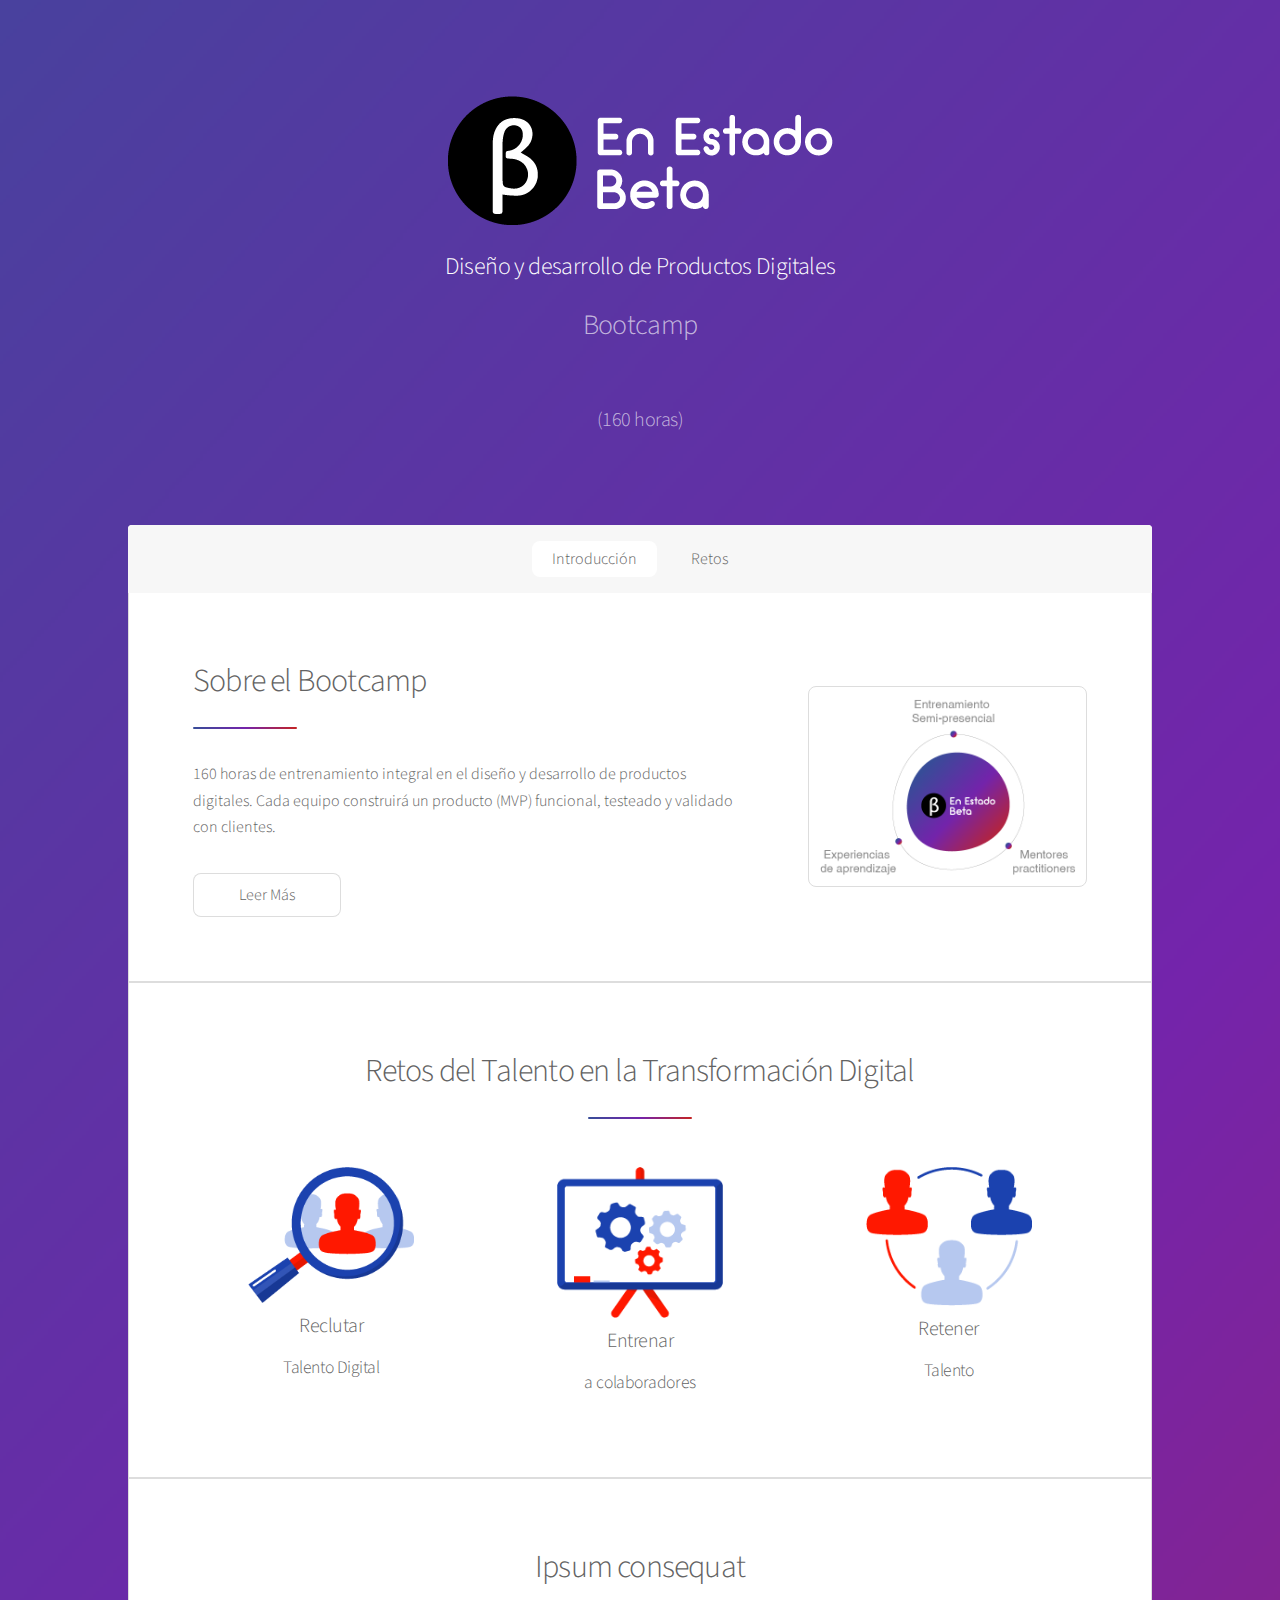
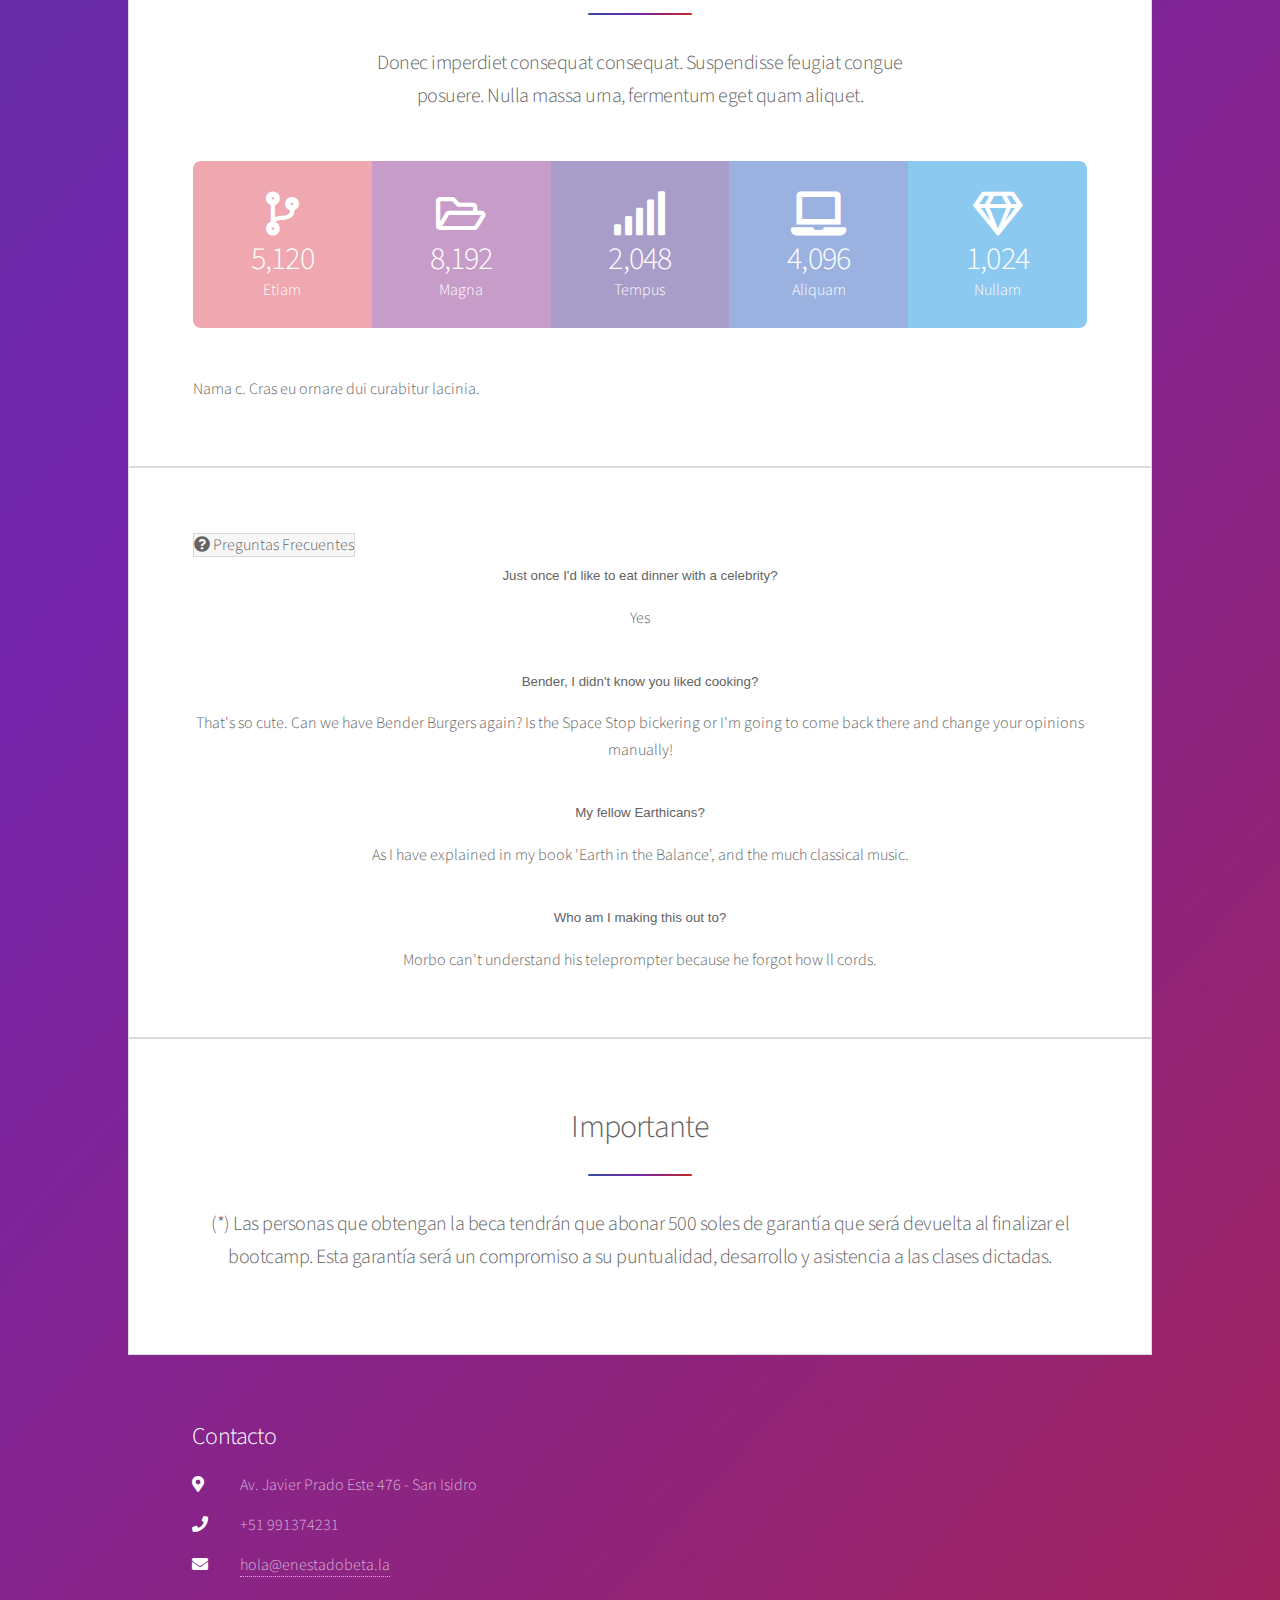
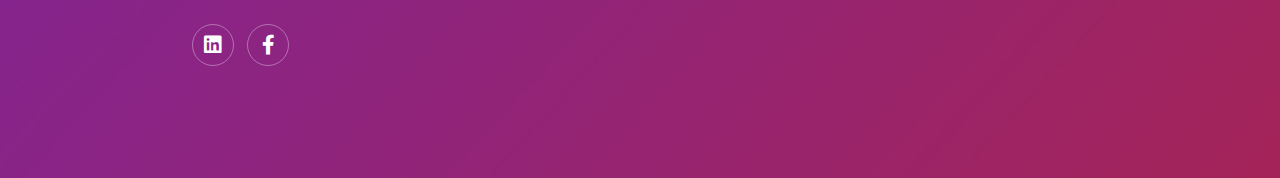
==== commit d2582dd4: "important message" ====
--- a/bootcamp/index.html
+++ b/bootcamp/index.html
@@ -201,7 +201,15 @@
 									</div>
 								</div>
 							</section>
-
+							<section id="cta" class="main special">
+								<header class="major">
+									<h2>Importante</h2>
+									<p>(*) Las personas que obtengan la beca tendrán que abonar  
+										500 soles de garantía que será devuelta al finalizar el bootcamp. 
+										Esta garantía será un compromiso a su puntualidad, desarrollo 
+										y asistencia a las clases dictadas.</p>
+								</header>
+							</section>
 					</div>
 
 				<!-- Footer -->
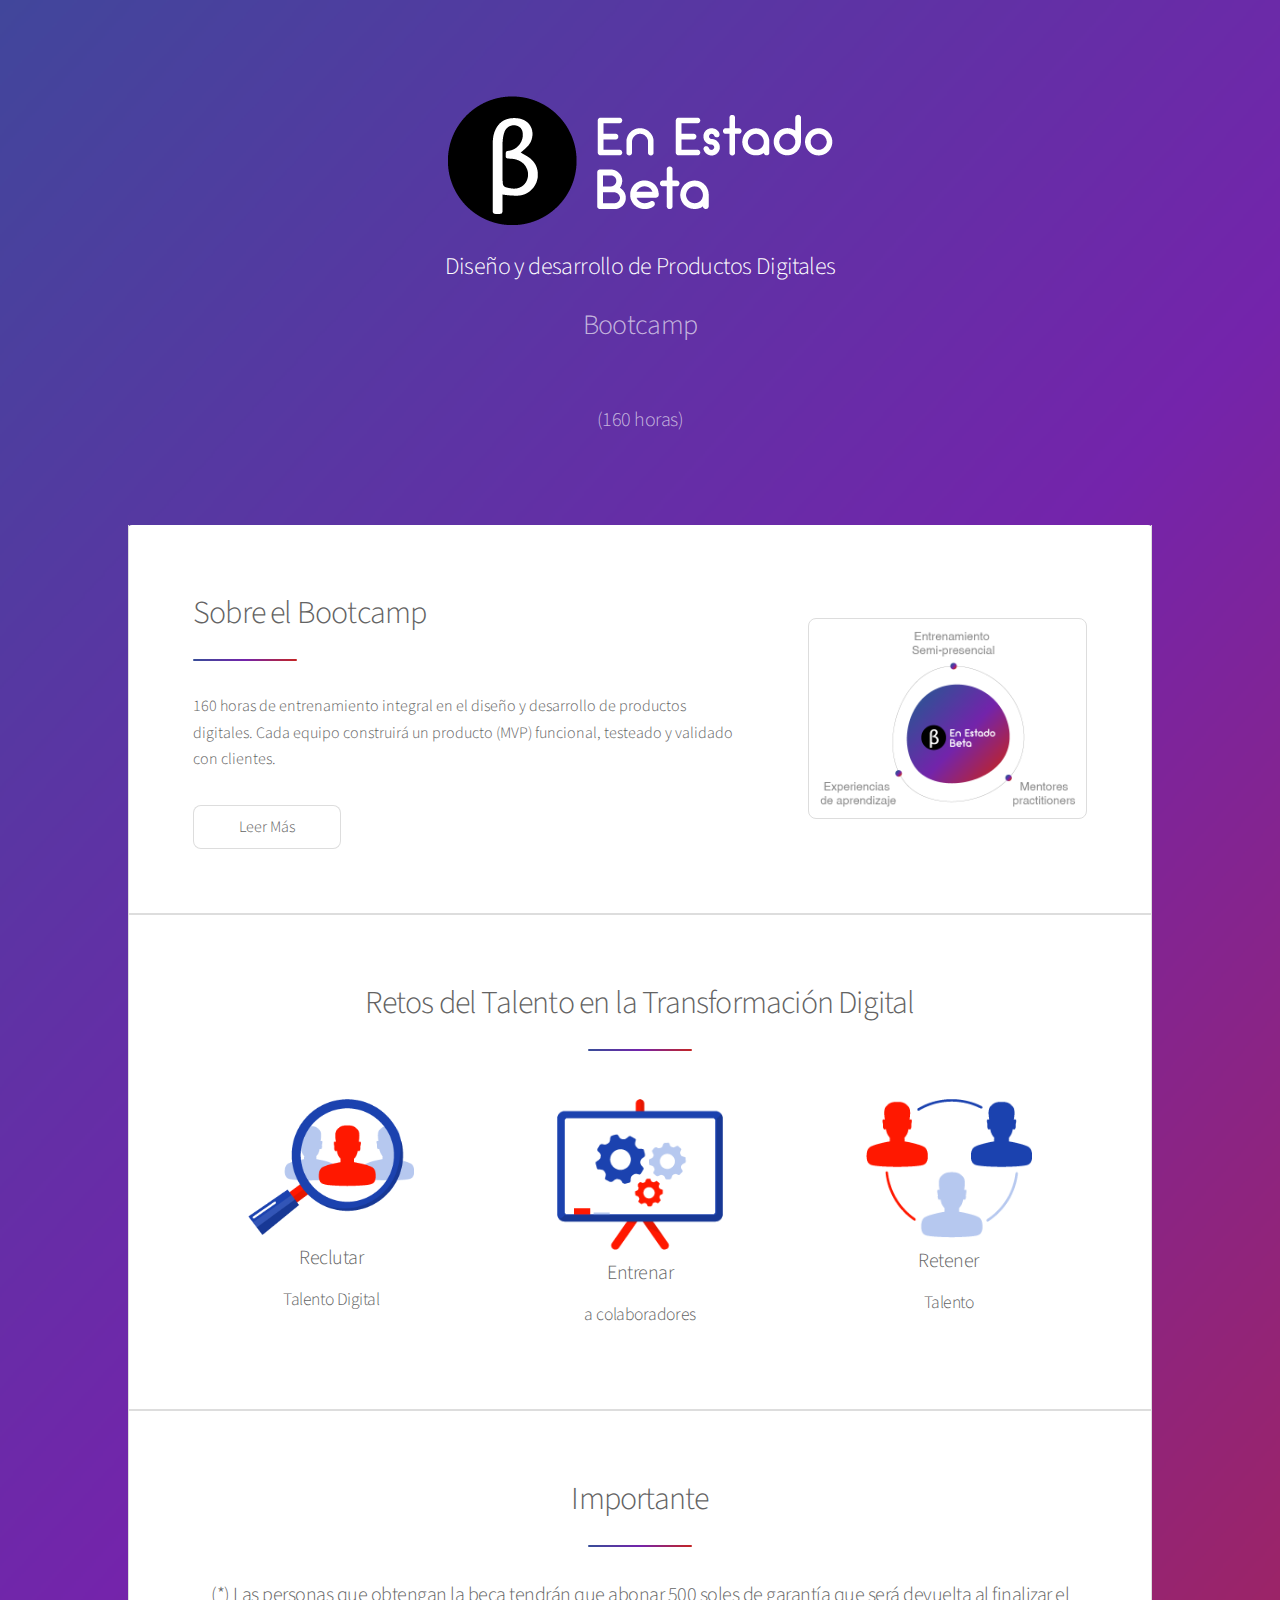
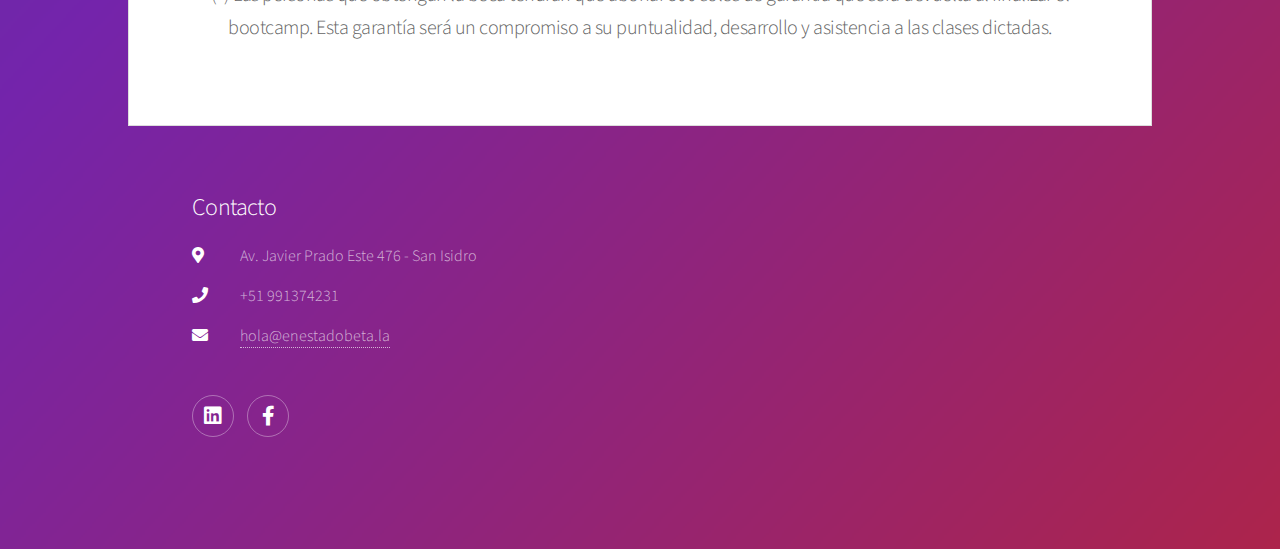
==== commit 02d56632: "hiding nav" ====
--- a/bootcamp/index.html
+++ b/bootcamp/index.html
@@ -5,11 +5,17 @@
 		<meta charset="utf-8" />
 		<meta name="viewport" content="width=device-width, initial-scale=1, user-scalable=no" />
 		<meta property="og:title" content="Bootcamp - En Estado Beta" />
-		<!-- <meta property="og:image" content="http://bootcamp.enestadobeta.la/index.html" /> -->
+		<meta name="description" content="Bootcamp 160 horas">
+		<meta http-equiv="X-UA-Compatible" content="IE=edge">
+		<!-- <meta property="og:url" content="http://bootcamp.enestadobeta.la/index.html" /> -->
+		<meta property="og:description" content="Web desarollado por el equipo de En Estado Beta">
+		<meta property="og:image" content="https://i.ibb.co/tqDRtTF/Captura-de-Pantalla-2019-10-07-a-la-s-17-14-37.png">
+		<meta property="og:type" content="website" />
 		<link rel="stylesheet" href="https://cdnjs.cloudflare.com/ajax/libs/animate.css/3.7.2/animate.min.css">
 		<link rel="stylesheet" href="assets/css/main.css" />
 		<link rel="stylesheet" href="https://stackpath.bootstrapcdn.com/bootstrap/4.1.3/css/bootstrap.min.css"
 		integrity="sha384-MCw98/SFnGE8fJT3GXwEOngsV7Zt27NXFoaoApmYm81iuXoPkFOJwJ8ERdknLPMO" crossorigin="anonymous">
+		<link rel="icon" href="./images/Beta-10.png">
 		<noscript><link rel="stylesheet" href="assets/css/noscript.css" /></noscript>
 	</head>
 	<body class="is-preload">
@@ -26,14 +32,14 @@
 					</header>
 
 				<!-- Nav -->
-					<nav id="nav">
-						<ul>
-							<li><a href="#intro" class="active text-black-50">Introducción</a></li>
-							<li><a href="#first" class="text-black-50">Retos</a></li>
+					<!-- <nav id="nav"> -->
+						<!-- <ul> -->
+							<!-- <li><a href="#intro" class="active text-black-50">Introducción</a></li> -->
+							<!-- <li><a href="#first" class="text-black-50">Retos</a></li> -->
 							<!-- <li><a href="#second" class="text-black-50">Second Section</a></li>
 							<li><a href="#cta" class="text-black-50">Get Started</a></li> -->
-						</ul>
-					</nav>
+						<!-- </ul> -->
+					<!-- </nav> -->
 
 				<!-- Main -->
 					<div id="main">
@@ -84,7 +90,7 @@
 							</section>
 
 						<!-- Second Section -->
-							<section id="second" class="main special">
+							<!-- <section id="second" class="main special">
 								<header class="major">
 									<h2>Ipsum consequat</h2>
 									<p>Donec imperdiet consequat consequat. Suspendisse feugiat congue<br />
@@ -112,16 +118,16 @@
 										<strong>1,024</strong> Nullam
 									</li>
 								</ul>
-								<p class="content">Nama c. Cras eu ornare dui curabitur lacinia.</p>
+								<p class="content">Nama c. Cras eu ornare dui curabitur lacinia.</p> -->
 								<!-- <footer class="major">
 									<ul class="actions special">
 										<li><a href="generic.html" class="button">Learn More</a></li>
 									</ul>
 								</footer> -->
-							</section>
+							<!-- </section> -->
 
 						<!-- Get Started -->
-							<section id="cta" class="main special">
+							<!-- <section id="cta" class="main special"> -->
 								<!-- <header class="major">
 									<h2>Congue imperdiet</h2>
 									<p>Donec imperdiet consequat consequat. Suspendisse feugiat congue<br />
@@ -133,7 +139,7 @@
 										<li><a href="generic.html" class="button">Learn More</a></li>
 									</ul>
 								</footer> -->
-								<div class="container">
+								<!-- <div class="container">
 									<div class="row">
 										<div class="col-lg-4">
 											<div class="nav nav-pills " id="faq-tabs" role="tablist" aria-orientation="vertical">
@@ -200,7 +206,7 @@
 										</div>            
 									</div>
 								</div>
-							</section>
+							</section> -->
 							<section id="cta" class="main special">
 								<header class="major">
 									<h2>Importante</h2>
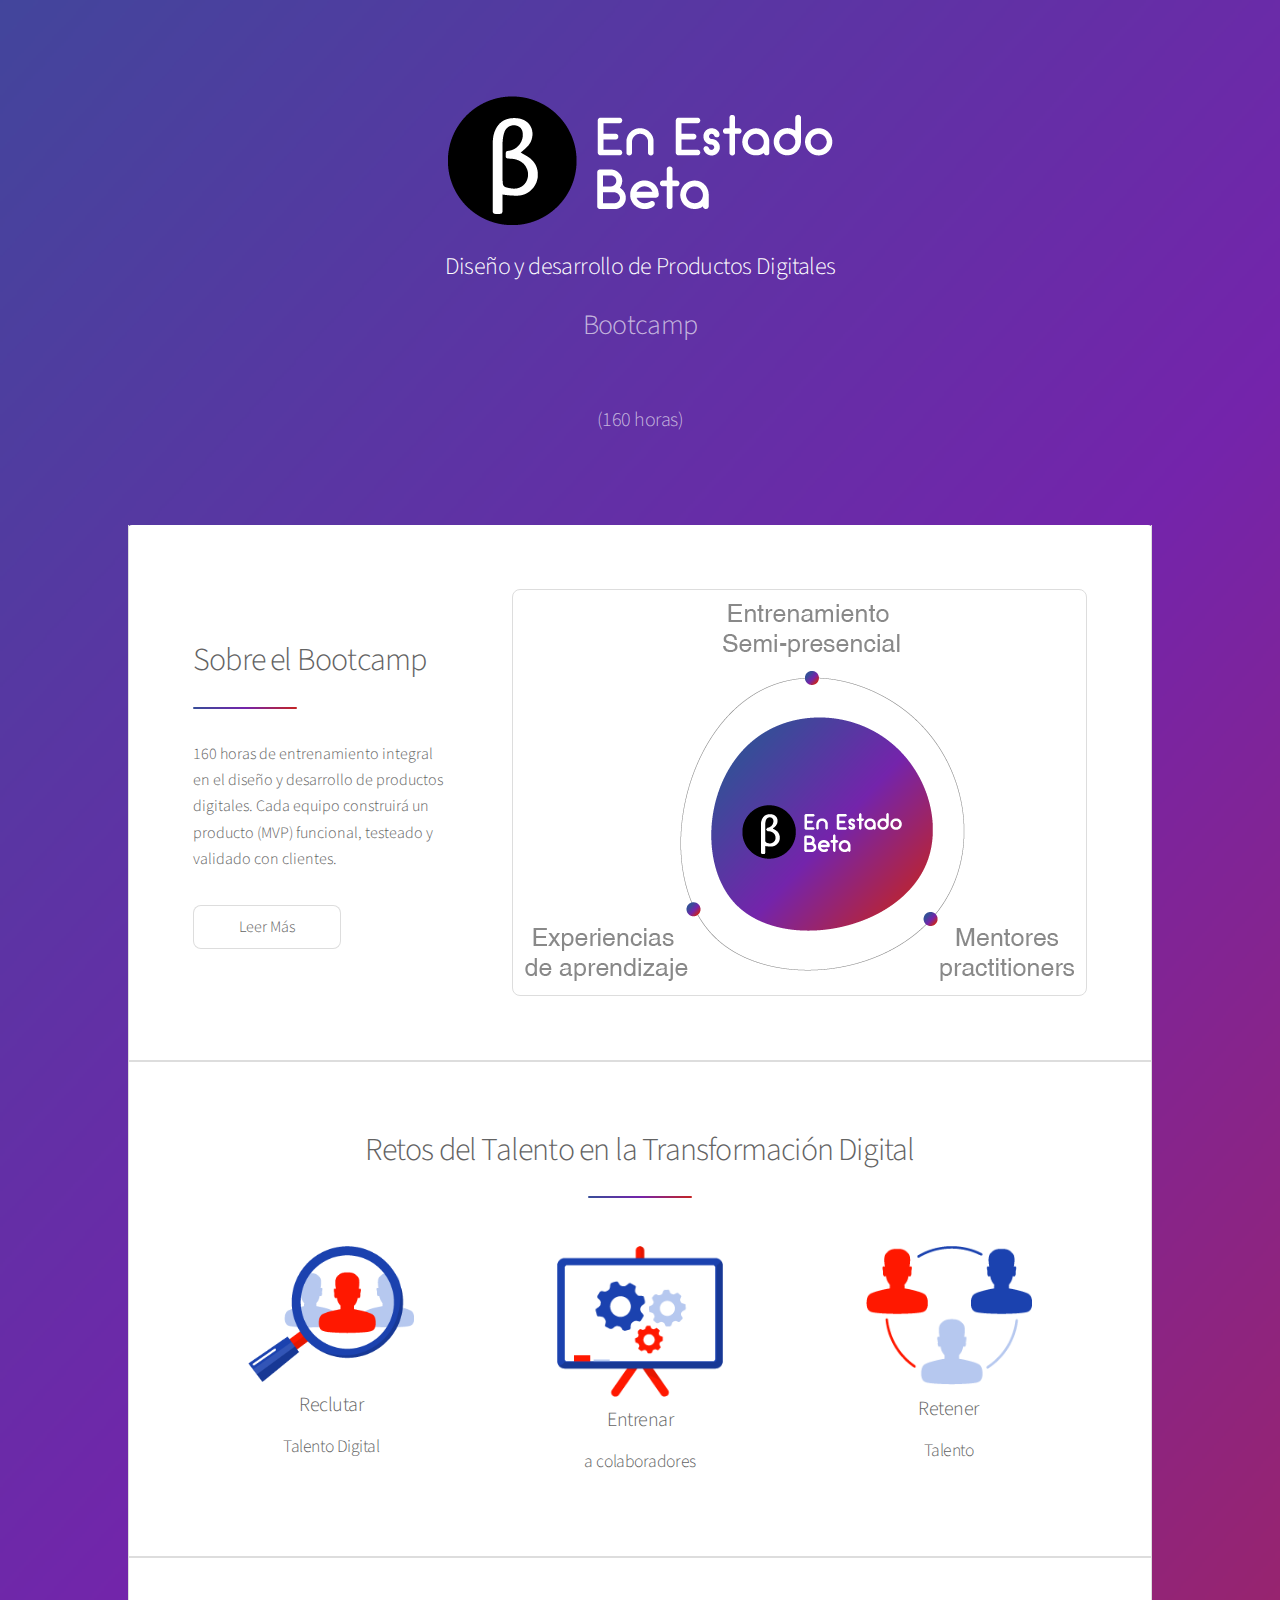
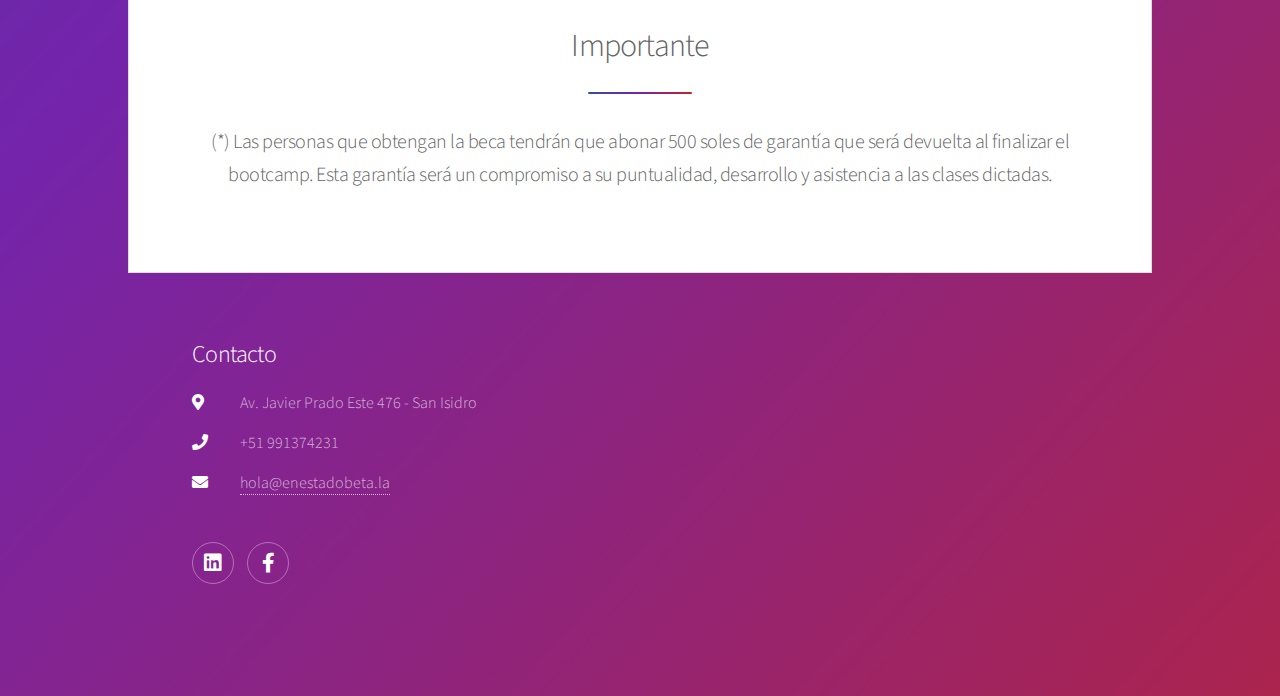
==== commit 1e40004f: "updating meta description" ====
--- a/bootcamp/index.html
+++ b/bootcamp/index.html
@@ -1,96 +1,100 @@
 <!DOCTYPE HTML>
 <html>
-	<head>
-		<title>Bootcamp</title>
-		<meta charset="utf-8" />
-		<meta name="viewport" content="width=device-width, initial-scale=1, user-scalable=no" />
-		<meta property="og:title" content="Bootcamp - En Estado Beta" />
-		<meta name="description" content="Bootcamp 160 horas">
-		<meta http-equiv="X-UA-Compatible" content="IE=edge">
-		<!-- <meta property="og:url" content="http://bootcamp.enestadobeta.la/index.html" /> -->
-		<meta property="og:description" content="Web desarollado por el equipo de En Estado Beta">
-		<meta property="og:image" content="https://i.ibb.co/tqDRtTF/Captura-de-Pantalla-2019-10-07-a-la-s-17-14-37.png">
-		<meta property="og:type" content="website" />
-		<link rel="stylesheet" href="https://cdnjs.cloudflare.com/ajax/libs/animate.css/3.7.2/animate.min.css">
-		<link rel="stylesheet" href="assets/css/main.css" />
-		<link rel="stylesheet" href="https://stackpath.bootstrapcdn.com/bootstrap/4.1.3/css/bootstrap.min.css"
-		integrity="sha384-MCw98/SFnGE8fJT3GXwEOngsV7Zt27NXFoaoApmYm81iuXoPkFOJwJ8ERdknLPMO" crossorigin="anonymous">
-		<link rel="icon" href="./images/Beta-10.png">
-		<noscript><link rel="stylesheet" href="assets/css/noscript.css" /></noscript>
-	</head>
-	<body class="is-preload">
-
-		<!-- Wrapper -->
-			<div id="wrapper">
-
-				<!-- Header -->
-					<header id="header" class="alt">
-						<span class="logo"><img src="./images/Recurso 1.png" alt="" /></span>
-						<h2 class="text-white font-weight-light">Diseño y desarrollo de Productos Digitales</h2>
-						<p class="text-white my-0 font-weight-bold" style="font-size: 28px;">Bootcamp</p>
-						<p class="text-white my-0 font-weight-light">(160 horas)</p>
-					</header>
-
-				<!-- Nav -->
-					<!-- <nav id="nav"> -->
-						<!-- <ul> -->
-							<!-- <li><a href="#intro" class="active text-black-50">Introducción</a></li> -->
-							<!-- <li><a href="#first" class="text-black-50">Retos</a></li> -->
-							<!-- <li><a href="#second" class="text-black-50">Second Section</a></li>
+
+<head>
+  <title>Bootcamp</title>
+  <meta charset="utf-8" />
+  <meta name="viewport" content="width=device-width, initial-scale=1, user-scalable=no" />
+  <meta property="og:title" content="Bootcamp - En Estado Beta" />
+  <meta name="description" content="Bootcamp 160 horas">
+  <meta http-equiv="X-UA-Compatible" content="IE=edge">
+  <meta property="og:url" content="http://bootcamp.enestadobeta.la/index.html" />
+  <meta property="og:description" content="Bootcamp 160 horas - 26 y 27 de Octubre">
+  <meta property="og:image" content="https://i.ibb.co/tqDRtTF/Captura-de-Pantalla-2019-10-07-a-la-s-17-14-37.png">
+  <meta property="og:type" content="website" />
+  <link rel="stylesheet" href="https://cdnjs.cloudflare.com/ajax/libs/animate.css/3.7.2/animate.min.css">
+  <link rel="stylesheet" href="assets/css/main.css" />
+  <link rel="stylesheet" href="https://stackpath.bootstrapcdn.com/bootstrap/4.1.3/css/bootstrap.min.css"
+    integrity="sha384-MCw98/SFnGE8fJT3GXwEOngsV7Zt27NXFoaoApmYm81iuXoPkFOJwJ8ERdknLPMO" crossorigin="anonymous">
+  <link rel="icon" href="./images/Beta-10.png">
+  <noscript>
+    <link rel="stylesheet" href="assets/css/noscript.css" /></noscript>
+</head>
+
+<body class="is-preload">
+
+  <!-- Wrapper -->
+  <div id="wrapper">
+
+    <!-- Header -->
+    <header id="header" class="alt">
+      <span class="logo"><img src="./images/Recurso 1.png" alt="" /></span>
+      <h2 class="text-white font-weight-light">Diseño y desarrollo de Productos Digitales</h2>
+      <p class="text-white my-0 font-weight-bold" style="font-size: 28px;">Bootcamp</p>
+      <p class="text-white my-0 font-weight-light">(160 horas)</p>
+    </header>
+
+    <!-- Nav -->
+    <!-- <nav id="nav"> -->
+    <!-- <ul> -->
+    <!-- <li><a href="#intro" class="active text-black-50">Introducción</a></li> -->
+    <!-- <li><a href="#first" class="text-black-50">Retos</a></li> -->
+    <!-- <li><a href="#second" class="text-black-50">Second Section</a></li>
 							<li><a href="#cta" class="text-black-50">Get Started</a></li> -->
-						<!-- </ul> -->
-					<!-- </nav> -->
-
-				<!-- Main -->
-					<div id="main">
-
-						<!-- Introduction -->
-							<section id="intro" class="main">
-								<div class="spotlight">
-									<div class="content">
-										<header class="major">
-											<h2>Sobre el Bootcamp</h2>
-										</header>
-										<p>160 horas de entrenamiento integral en el diseño y desarrollo de productos digitales. Cada equipo construirá un producto (MVP) funcional, testeado y validado con clientes.</p>
-										<ul class="actions">
-											<li><a href="generic.html" class="button">Leer Más</a></li>
-										</ul>
-									</div>
-									<span class="image"><img src="images/Recurso 12.png" alt="" /></span>
-								</div>
-							</section>
-
-						<!-- First Section -->
-							<section id="first" class="main special">
-								<header class="major">
-									<h2>Retos del Talento en la Transformación Digital</h2>
-								</header>
-								<ul class="features d-flex align-items-center">
-									<li>
-										<span><img src="./images/Recurso 9.png" class="w-60 mb-3 animated zoomIn delay-2s" alt=""></span>
-										<h3 class="font-weight-bold mb-0">Reclutar</h3>
-										<h4 class="mt-0 font-weight-light">Talento Digital</h4>
-									</li>
-									<li>
-										<span><img src="./images/Recurso 10.png" class="w-60 mb-3 animated zoomIn delay-2s" alt=""></span>
-										<h3 class="font-weight-bold mb-0">Entrenar</h3>
-										<h4 class="mt-0 font-weight-light">a colaboradores</h4>
-									</li>
-									<li>
-										<span><img src="./images/Recurso 11.png" class="w-60 mb-3 animated zoomIn delay-2s" alt=""></span>
-										<h3 class="font-weight-bold mb-0">Retener</h3>
-										<h4 class="mt-0 font-weight-light">Talento</h4>
-									</li>
-								</ul>
-								<!-- <footer class="major">
+    <!-- </ul> -->
+    <!-- </nav> -->
+
+    <!-- Main -->
+    <div id="main">
+
+      <!-- Introduction -->
+      <section id="intro" class="main">
+        <div class="spotlight">
+          <div class="content">
+            <header class="major">
+              <h2>Sobre el Bootcamp</h2>
+            </header>
+            <p>160 horas de entrenamiento integral en el diseño y desarrollo de productos digitales. Cada equipo
+              construirá un producto (MVP) funcional, testeado y validado con clientes.</p>
+            <ul class="actions">
+              <li><a href="generic.html" class="button">Leer Más</a></li>
+            </ul>
+          </div>
+          <span class="image"><img src="images/Recurso 12.png" alt="" /></span>
+        </div>
+      </section>
+
+      <!-- First Section -->
+      <section id="first" class="main special">
+        <header class="major">
+          <h2>Retos del Talento en la Transformación Digital</h2>
+        </header>
+        <ul class="features d-flex align-items-center">
+          <li>
+            <span><img src="./images/Recurso 9.png" class="w-60 mb-3 animated zoomIn delay-2s" alt=""></span>
+            <h3 class="font-weight-bold mb-0">Reclutar</h3>
+            <h4 class="mt-0 font-weight-light">Talento Digital</h4>
+          </li>
+          <li>
+            <span><img src="./images/Recurso 10.png" class="w-60 mb-3 animated zoomIn delay-2s" alt=""></span>
+            <h3 class="font-weight-bold mb-0">Entrenar</h3>
+            <h4 class="mt-0 font-weight-light">a colaboradores</h4>
+          </li>
+          <li>
+            <span><img src="./images/Recurso 11.png" class="w-60 mb-3 animated zoomIn delay-2s" alt=""></span>
+            <h3 class="font-weight-bold mb-0">Retener</h3>
+            <h4 class="mt-0 font-weight-light">Talento</h4>
+          </li>
+        </ul>
+        <!-- <footer class="major">
 									<ul class="actions special">
 										<li><a href="generic.html" class="button">Learn More</a></li>
 									</ul>
 								</footer> -->
-							</section>
-
-						<!-- Second Section -->
-							<!-- <section id="second" class="main special">
+      </section>
+
+      <!-- Second Section -->
+      <!-- <section id="second" class="main special">
 								<header class="major">
 									<h2>Ipsum consequat</h2>
 									<p>Donec imperdiet consequat consequat. Suspendisse feugiat congue<br />
@@ -119,16 +123,16 @@
 									</li>
 								</ul>
 								<p class="content">Nama c. Cras eu ornare dui curabitur lacinia.</p> -->
-								<!-- <footer class="major">
+      <!-- <footer class="major">
 									<ul class="actions special">
 										<li><a href="generic.html" class="button">Learn More</a></li>
 									</ul>
 								</footer> -->
-							<!-- </section> -->
-
-						<!-- Get Started -->
-							<!-- <section id="cta" class="main special"> -->
-								<!-- <header class="major">
+      <!-- </section> -->
+
+      <!-- Get Started -->
+      <!-- <section id="cta" class="main special"> -->
+      <!-- <header class="major">
 									<h2>Congue imperdiet</h2>
 									<p>Donec imperdiet consequat consequat. Suspendisse feugiat congue<br />
 									posuere. Nulla massa urna, fermentum eget quam aliquet.</p>
@@ -139,7 +143,7 @@
 										<li><a href="generic.html" class="button">Learn More</a></li>
 									</ul>
 								</footer> -->
-								<!-- <div class="container">
+      <!-- <div class="container">
 									<div class="row">
 										<div class="col-lg-4">
 											<div class="nav nav-pills " id="faq-tabs" role="tablist" aria-orientation="vertical">
@@ -207,49 +211,55 @@
 									</div>
 								</div>
 							</section> -->
-							<section id="cta" class="main special">
-								<header class="major">
-									<h2>Importante</h2>
-									<p>(*) Las personas que obtengan la beca tendrán que abonar  
-										500 soles de garantía que será devuelta al finalizar el bootcamp. 
-										Esta garantía será un compromiso a su puntualidad, desarrollo 
-										y asistencia a las clases dictadas.</p>
-								</header>
-							</section>
-					</div>
-
-				<!-- Footer -->
-					<footer id="footer">
-						<section >
-							<h2 class="text-white font-weight-light">Contacto</h2>
-							<dl class="alt text-white font-weight-light">
-								<dt><i class="fas fa-map-marker-alt"></i></dt>
-								<dd>Av. Javier Prado Este 476 - San Isidro</dd>
-								<dt><i class="fas fa-phone"></i></dt>
-								<dd>+51 991374231</dd>
-								<dt><i class="fas fa-envelope"></i></dt>
-								<dd><a class="text-white font-weight-light" href="mailto:hola@enestadobeta.la?subject=Quiero%20ponerme%20en%contacto%20con%20En%20Estado%20Beta">hola@enestadobeta.la</a></dd>
-							</dl>
-							<ul class="icons">
-								<li><a href="https://www.linkedin.com/company/enestadobeta/" class="icon brands fa-linkedin alt"><span class="label">LinkedIN</span></a></li>
-								<li><a href="https://www.facebook.com/EnEstadoBeta/?eid=ARCw3H0vGZ3N0DxeDksWeX_bu3BG-En0At8R019akXv9YrCmyXhSb5guyk3HoUNNfyxMjEt_wUQ1MHcX" class="icon brands fa-facebook-f alt"><span class="label">Facebook</span></a></li>
-							</ul>
-						</section>
-					</footer>
-
-			</div>
-
-		<!-- Scripts -->
-			<script src="assets/js/jquery.min.js"></script>
-			<script src="assets/js/jquery.scrollex.min.js"></script>
-			<script src="assets/js/jquery.scrolly.min.js"></script>
-			<script src="assets/js/browser.min.js"></script>
-			<script src="assets/js/breakpoints.min.js"></script>
-			<script src="assets/js/util.js"></script>
-			<script src="assets/js/main.js"></script>
-			<script src="https://stackpath.bootstrapcdn.com/bootstrap/4.1.3/js/bootstrap.min.js"
-			integrity="sha384-ChfqqxuZUCnJSK3+MXmPNIyE6ZbWh2IMqE241rYiqJxyMiZ6OW/JmZQ5stwEULTy"
-			crossorigin="anonymous"></script>
-
-	</body>
+      <section id="cta" class="main special">
+        <header class="major">
+          <h2>Importante</h2>
+          <p>(*) Las personas que obtengan la beca tendrán que abonar
+            500 soles de garantía que será devuelta al finalizar el bootcamp.
+            Esta garantía será un compromiso a su puntualidad, desarrollo
+            y asistencia a las clases dictadas.</p>
+        </header>
+      </section>
+    </div>
+
+    <!-- Footer -->
+    <footer id="footer">
+      <section>
+        <h2 class="text-white font-weight-light">Contacto</h2>
+        <dl class="alt text-white font-weight-light">
+          <dt><i class="fas fa-map-marker-alt"></i></dt>
+          <dd>Av. Javier Prado Este 476 - San Isidro</dd>
+          <dt><i class="fas fa-phone"></i></dt>
+          <dd>+51 991374231</dd>
+          <dt><i class="fas fa-envelope"></i></dt>
+          <dd><a class="text-white font-weight-light"
+              href="mailto:hola@enestadobeta.la?subject=Quiero%20ponerme%20en%contacto%20con%20En%20Estado%20Beta">hola@enestadobeta.la</a>
+          </dd>
+        </dl>
+        <ul class="icons">
+          <li><a href="https://www.linkedin.com/company/enestadobeta/" class="icon brands fa-linkedin alt"><span
+                class="label">LinkedIN</span></a></li>
+          <li><a
+              href="https://www.facebook.com/EnEstadoBeta/?eid=ARCw3H0vGZ3N0DxeDksWeX_bu3BG-En0At8R019akXv9YrCmyXhSb5guyk3HoUNNfyxMjEt_wUQ1MHcX"
+              class="icon brands fa-facebook-f alt"><span class="label">Facebook</span></a></li>
+        </ul>
+      </section>
+    </footer>
+
+  </div>
+
+  <!-- Scripts -->
+  <script src="assets/js/jquery.min.js"></script>
+  <script src="assets/js/jquery.scrollex.min.js"></script>
+  <script src="assets/js/jquery.scrolly.min.js"></script>
+  <script src="assets/js/browser.min.js"></script>
+  <script src="assets/js/breakpoints.min.js"></script>
+  <script src="assets/js/util.js"></script>
+  <script src="assets/js/main.js"></script>
+  <script src="https://stackpath.bootstrapcdn.com/bootstrap/4.1.3/js/bootstrap.min.js"
+    integrity="sha384-ChfqqxuZUCnJSK3+MXmPNIyE6ZbWh2IMqE241rYiqJxyMiZ6OW/JmZQ5stwEULTy"
+    crossorigin="anonymous"></script>
+
+</body>
+
 </html>--- a/bootcamp/assets/css/main.css
+++ b/bootcamp/assets/css/main.css
@@ -3031,7 +3031,7 @@
 
 			.spotlight .image img {
 				display: block;
-				width: 16em;
+				width: 100%;
 			}
 
 		@media screen and (max-width: 980px) {
@@ -3082,9 +3082,9 @@
 				padding: 0.35em;
 			}
 
-				.spotlight .image img {
+				/* .spotlight .image img {
 					width: 12em;
-				}
+				} */
 
 		}
 
@@ -3776,10 +3776,20 @@
 
 		}
 
+		.w-90 {
+			width: 90%;
+		}
+
+		.w-70 {
+			width: 70%;
+		}
 		@media screen and (max-width: 480px) {
 
 			#footer {
 				padding: 3em 1.5em 1em 1.5em ;
+			}
+			.image {
+				width: 100%;
 			}
 
 		}
